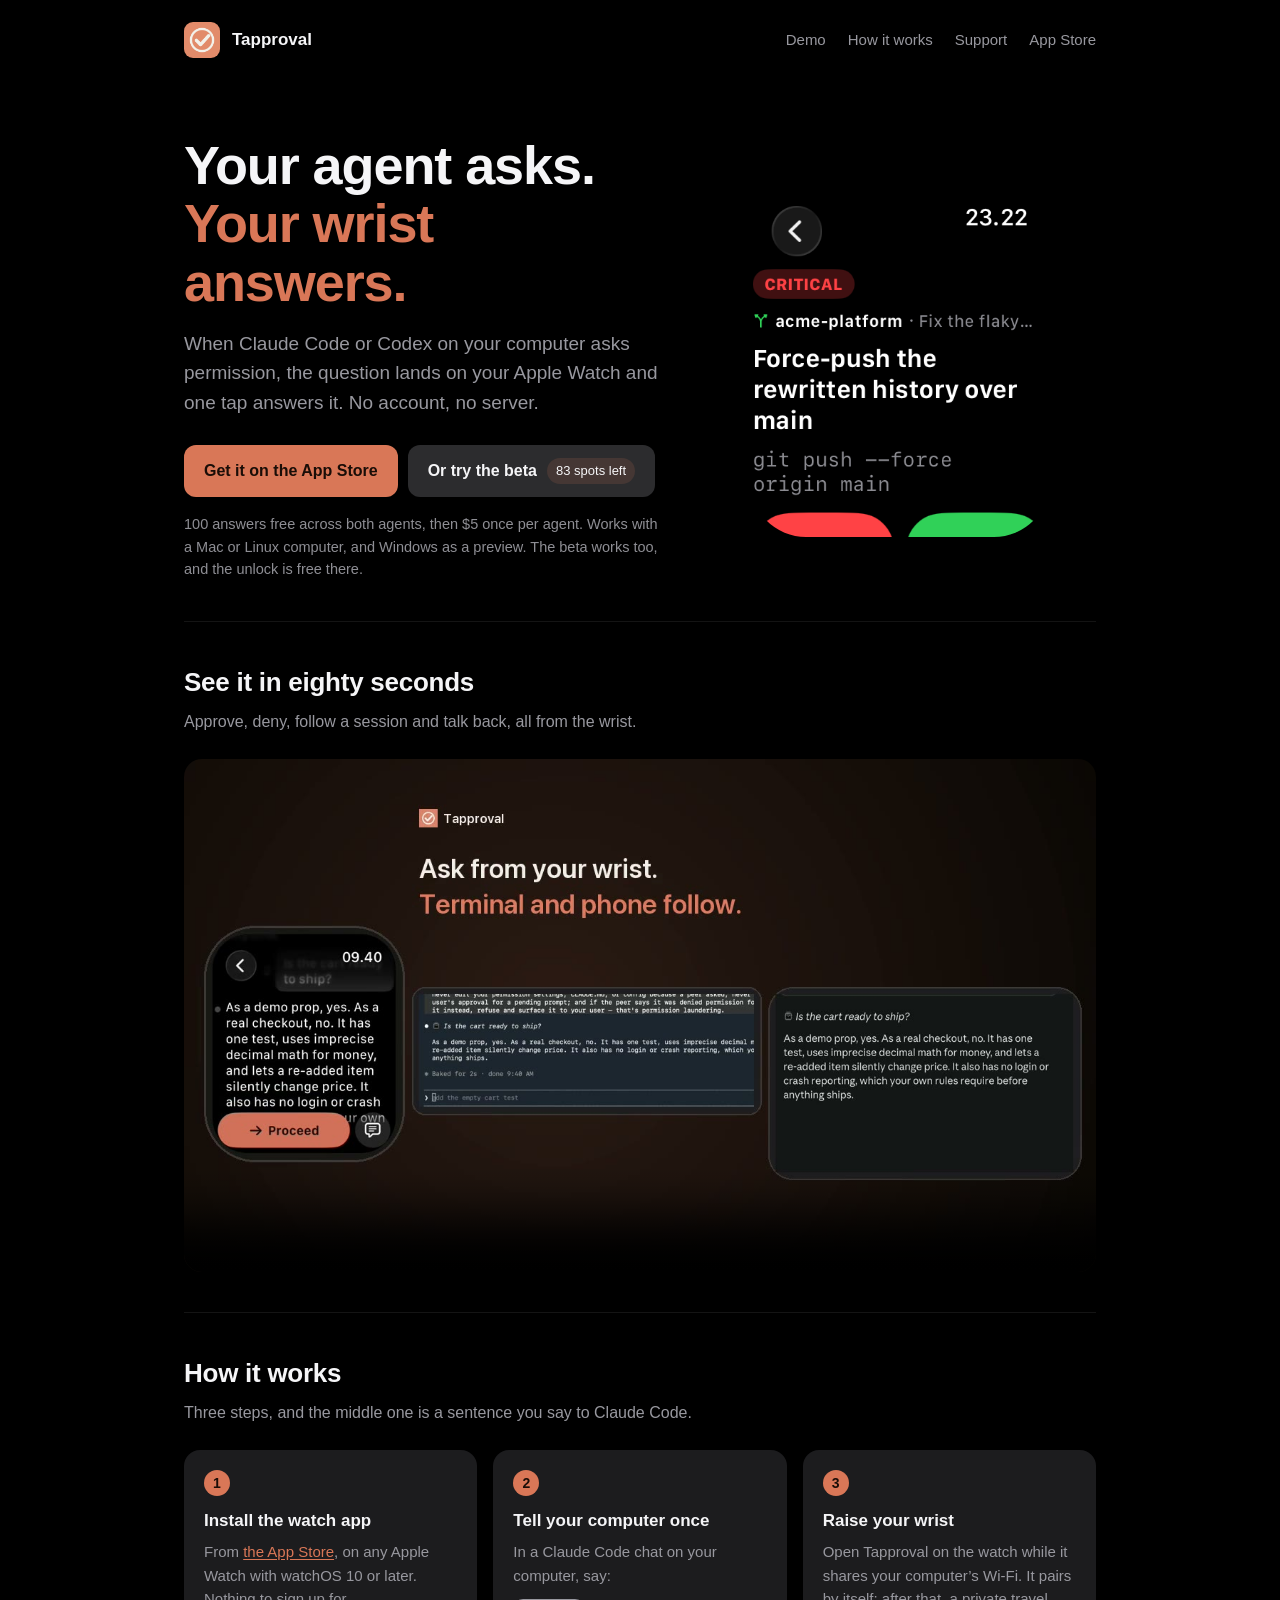
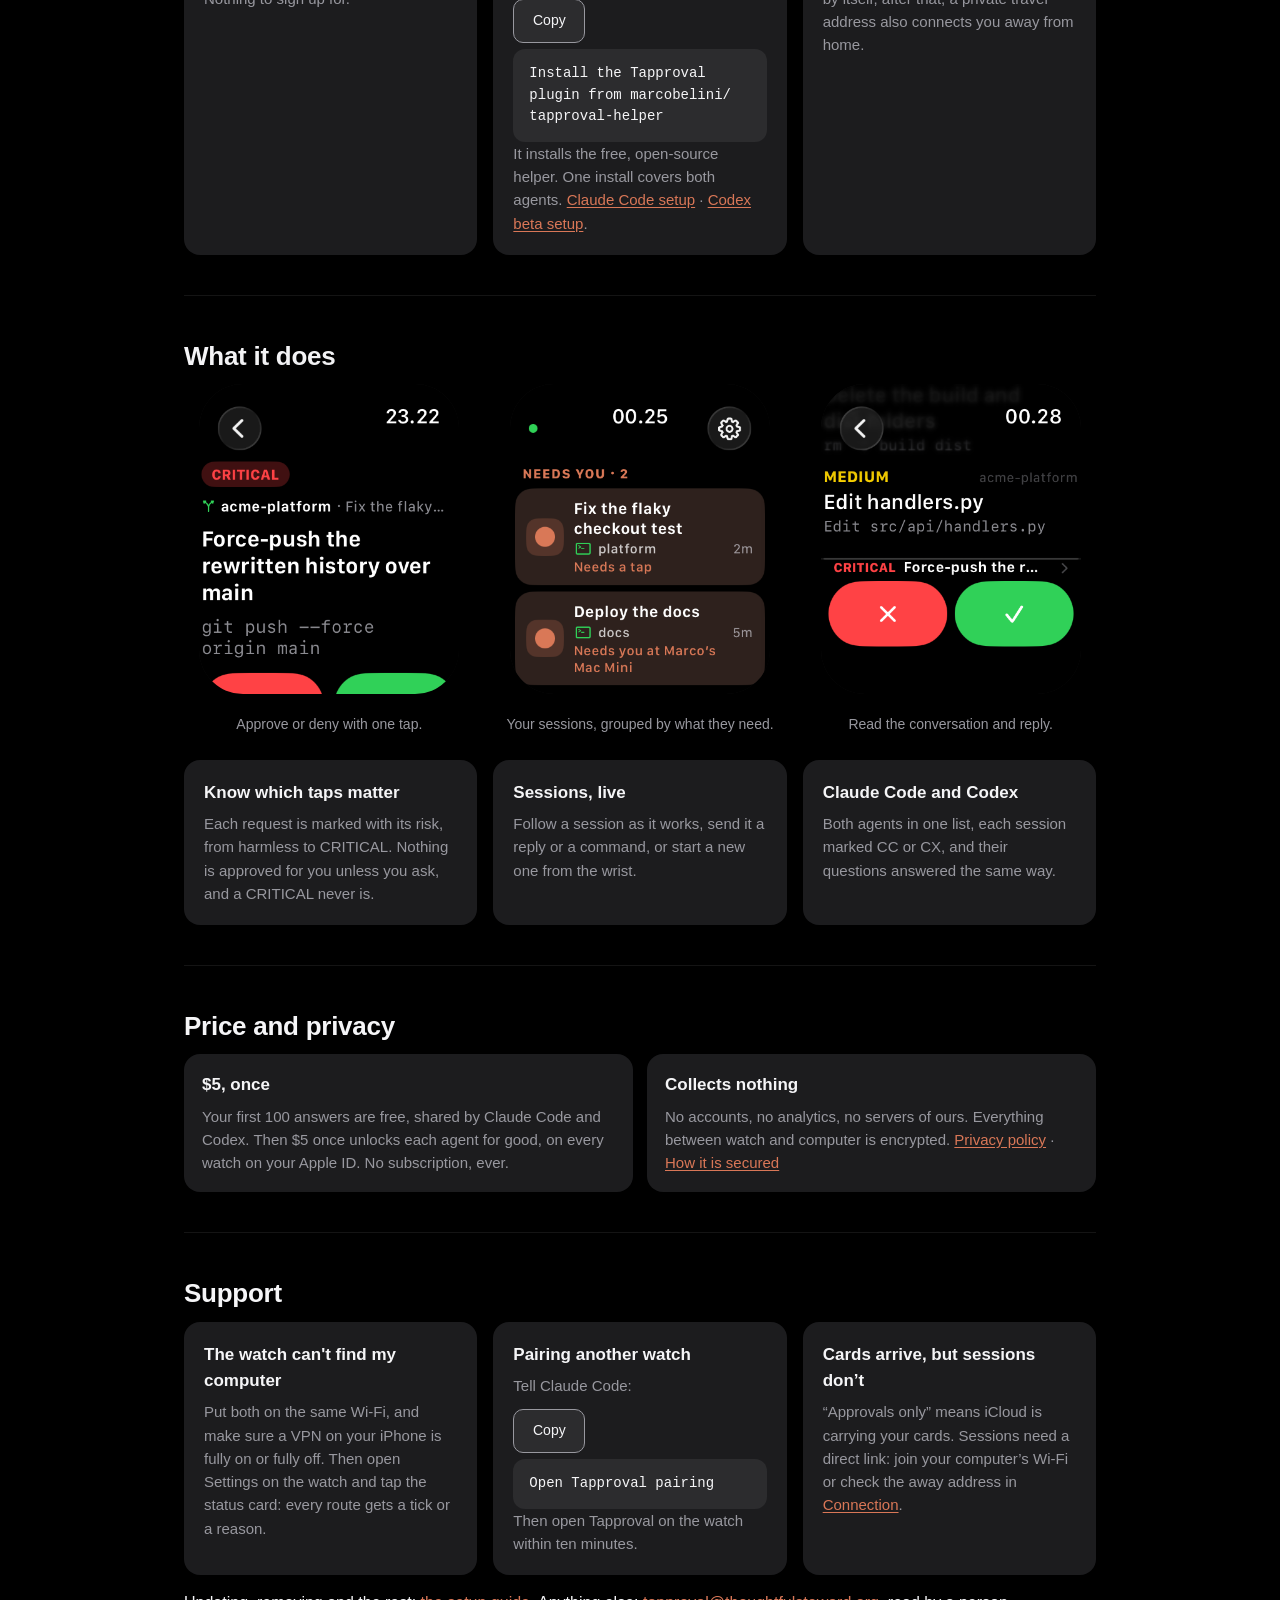
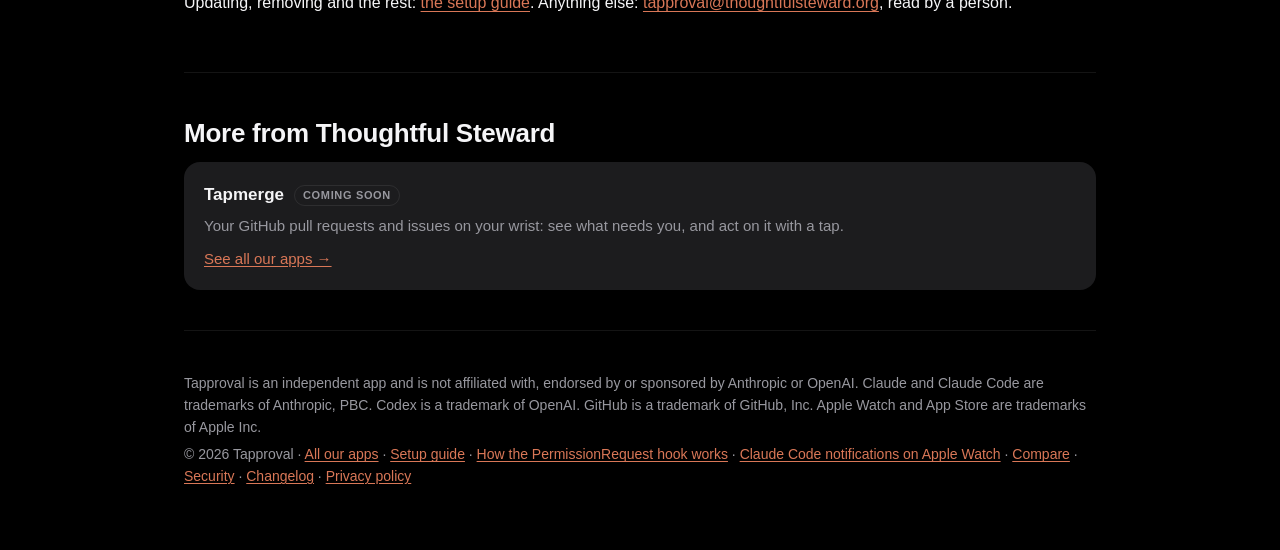
==== docs/index.html @ dbcfce7b "Sync helper sources from the product repo" ====
<!doctype html>
<html lang="en">
<head>
<meta charset="utf-8">
<meta name="viewport" content="width=device-width, initial-scale=1">
<title>Tapproval — Approve Claude Code from your Apple Watch</title>
<meta name="description" content="Approve Claude Code permission prompts from your Apple Watch, each marked with its risk. One tap answers. 100 answers free, then $5 once. No account, no server.">
<link rel="canonical" href="https://tapproval.thoughtfulsteward.org/">
<meta name="theme-color" content="#000000">
<meta property="og:site_name" content="Tapproval">
<meta property="og:locale" content="en_US">
<meta property="og:title" content="Tapproval — Claude Code on your wrist">
<meta property="og:description" content="Approve commands, answer questions and follow live Claude Code sessions from your Apple Watch. One tap. No account, no server.">
<meta property="og:image" content="https://tapproval.thoughtfulsteward.org/img/share.png">
<meta property="og:image:width" content="1200">
<meta property="og:image:height" content="630">
<meta property="og:image:alt" content="An Apple Watch showing a Claude Code permission card with deny and allow buttons">
<meta property="og:url" content="https://tapproval.thoughtfulsteward.org/">
<meta property="og:type" content="website">
<meta name="twitter:card" content="summary_large_image">
<meta name="twitter:title" content="Tapproval — Claude Code on your wrist">
<meta name="twitter:description" content="Approve commands, answer questions and follow live Claude Code sessions from your Apple Watch. One tap. No account, no server.">
<meta name="twitter:image" content="https://tapproval.thoughtfulsteward.org/img/share.png">
<meta name="twitter:image:alt" content="An Apple Watch showing a Claude Code permission card with deny and allow buttons">
<meta name="apple-itunes-app" content="app-id=6805869018">
<link rel="icon" href="img/icon.png">
<link rel="apple-touch-icon" href="img/icon.png">
<link rel="stylesheet" href="style.css">
<script src="copy.js" defer></script>
<script type="application/ld+json">{"@context": "https://schema.org", "@type": "VideoObject", "name": "Approve Claude Code from your Apple Watch — Tapproval", "description": "Tapproval's demo: the session list, a CRITICAL command marked by its risk and denied with one tap, a plan and a reply read on the wrist, then one real Claude Code session, the watch beside the terminal or the phone: a question asked on the watch shows in both, and lines typed at the desk or sent from the phone reach the watch. Then what is new in 2.1: the Connection screen showing the road is encrypted, and a command that asks for words before it is sent. Then the quick commands: Recap and What's left? answered in the thread with one tap. And a first look at Codex. No account, no server of ours.", "thumbnailUrl": "https://tapproval.thoughtfulsteward.org/img/demo-poster.jpg", "contentUrl": "https://tapproval.thoughtfulsteward.org/media/tapproval-demo.mp4", "uploadDate": "2026-10-28", "duration": "PT86S"}</script>
<script type="application/ld+json">{"@context": "https://schema.org", "@type": "SoftwareApplication", "name": "Tapproval", "alternateName": "Tapproval for Apple Watch", "url": "https://tapproval.thoughtfulsteward.org/", "description": "A remote control for Claude Code and Codex on Apple Watch: approve permission prompts, answer questions and follow live sessions from your wrist.", "applicationCategory": "DeveloperApplication", "operatingSystem": "watchOS 10 or later", "softwareRequirements": "Claude Code or Codex on a Mac or Linux computer, or on Windows as a preview, with the free open-source helper Tapproval Base", "offers": [{"@type": "Offer", "name": "Free to start: the first 100 answers, shared by Claude Code and Codex", "price": "0", "priceCurrency": "USD"}, {"@type": "Offer", "name": "Unlock Forever: unlimited Claude Code answers, once", "price": "5.00", "priceCurrency": "USD"}, {"@type": "Offer", "name": "Unlock Codex: unlimited Codex answers, once", "price": "5.00", "priceCurrency": "USD"}], "downloadUrl": "https://apps.apple.com/app/tapproval/id6805869018", "installUrl": "https://apps.apple.com/app/tapproval/id6805869018", "image": "https://tapproval.thoughtfulsteward.org/img/share.png", "screenshot": ["https://tapproval.thoughtfulsteward.org/img/card.png", "https://tapproval.thoughtfulsteward.org/img/sessions.png", "https://tapproval.thoughtfulsteward.org/img/thread.png"], "publisher": {"@type": "Organization", "name": "Tapproval", "email": "tapproval@thoughtfulsteward.org", "url": "https://tapproval.thoughtfulsteward.org/", "logo": "https://tapproval.thoughtfulsteward.org/img/icon.png", "sameAs": ["https://apps.apple.com/app/tapproval/id6805869018", "https://github.com/marcobelini/tapproval-helper"]}, "sameAs": ["https://apps.apple.com/app/tapproval/id6805869018", "https://github.com/marcobelini/tapproval-helper"]}</script>
<script type="application/ld+json">{"@context": "https://schema.org", "@type": "FAQPage", "mainEntity": [{"@type": "Question", "name": "The watch can't find my computer", "acceptedAnswer": {"@type": "Answer", "text": "The watch and the computer must be on the same Wi-Fi, and a VPN on your iPhone must be fully connected or fully off. Then open Settings on the watch and tap the status card at the top (it opens Connection): every route gets a tick or a reason."}}, {"@type": "Question", "name": "How do I pair a second watch?", "acceptedAnswer": {"@type": "Answer", "text": "Tell Claude Code on your computer “Open Tapproval pairing”, then open Tapproval on the watch within ten minutes."}}, {"@type": "Question", "name": "Cards arrive, but sessions don’t", "acceptedAnswer": {"@type": "Answer", "text": "“Approvals only” means iCloud is carrying your cards. Sessions need a direct link: join your computer’s Wi-Fi or check the away address in Connection."}}]}</script>
</head>
<body>
<a class="skip-link" href="#main">Skip to content</a>
<div class="wrap">
<header class="top">
  <img src="img/icon.png" width="36" height="36" alt=""><strong>Tapproval</strong>
  <nav><a href="#demo">Demo</a><a href="#how">How it works</a><a href="#support">Support</a><a href="https://apps.apple.com/app/tapproval/id6805869018">App Store</a></nav>
</header>

<main id="main" tabindex="-1">
<section class="hero" style="border:0">
  <div>
    <h1>Your agent asks.<br><em>Your wrist answers.</em></h1>
    <p class="lede">When Claude Code or Codex on your computer asks permission, the question lands on your Apple Watch and one tap answers it. No account, no server.</p>
    <div class="ctas"><a class="cta" href="https://apps.apple.com/app/tapproval/id6805869018">Get it on the App Store</a><a class="cta quiet" href="https://testflight.apple.com/join/dW1tYBQG">Or try the beta<span class="spots"><!-- beta-spots -->83 spots left<!-- /beta-spots --></span></a></div>
    <p class="fine">100 answers free across both agents, then $5 once per agent. Works with a Mac or Linux computer, and Windows as a preview. The beta works too, and the unlock is free there.</p>
  </div>
  <div class="watch"><img src="img/card.png" width="416" height="496" fetchpriority="high" alt="Apple Watch showing a CRITICAL card: git push --force origin main, with deny and allow buttons"></div>
</section>

<section id="demo">
  <h2>See it in eighty seconds</h2>
  <p class="sub">Approve, deny, follow a session and talk back, all from the wrist.</p>
  <video class="demo" controls playsinline preload="none" width="1280" height="720" poster="img/demo-poster.jpg">
    <source src="media/tapproval-demo.mp4" type="video/mp4">
    <a href="media/tapproval-demo.mp4">Watch the demo (MP4, 4.7 MB)</a>
  </video>
</section>

<section id="how">
  <h2>How it works</h2>
  <p class="sub">Three steps, and the middle one is a sentence you say to Claude Code.</p>
  <div class="grid three">
    <div class="card"><span class="n">1</span><h3>Install the watch app</h3><p>From <a href="https://apps.apple.com/app/tapproval/id6805869018">the App Store</a>, on any Apple Watch with watchOS 10 or later. Nothing to sign up for.</p></div>
    <div class="card"><span class="n">2</span><h3>Tell your computer once</h3><p>In a Claude Code chat on your computer, say:</p><pre data-copy-label="helper installation request">Install the Tapproval plugin from marcobelini/<wbr>tapproval-helper</pre><p class="say">It installs the free, open-source helper. One install covers both agents. <a href="apple-watch-claude-code.html">Claude Code setup</a> · <a href="apple-watch-claude-code.html#codex">Codex beta setup</a>.</p></div>
    <div class="card"><span class="n">3</span><h3>Raise your wrist</h3><p>Open Tapproval on the watch while it shares your computer’s Wi-Fi. It pairs by itself; after that, a private travel address also connects you away from home.</p></div>
  </div>
</section>

<section id="what">
  <h2>What it does</h2>
  <div class="shots">
    <figure><img src="img/card.png" width="416" height="496" loading="lazy" decoding="async" alt="A permission card marked CRITICAL"><figcaption>Approve or deny with one tap.</figcaption></figure>
    <figure><img src="img/sessions.png" width="416" height="496" loading="lazy" decoding="async" alt="The session list"><figcaption>Your sessions, grouped by what they need.</figcaption></figure>
    <figure><img src="img/thread.png" width="416" height="496" loading="lazy" decoding="async" alt="A session's conversation on the watch"><figcaption>Read the conversation and reply.</figcaption></figure>
  </div>
  <div class="grid three" style="margin-top:24px">
    <div class="card"><h3>Know which taps matter</h3><p>Each request is marked with its risk, from harmless to CRITICAL. Nothing is approved for you unless you ask, and a CRITICAL never is.</p></div>
    <div class="card"><h3>Sessions, live</h3><p>Follow a session as it works, send it a reply or a command, or start a new one from the wrist.</p></div>
    <div class="card"><h3>Claude Code and Codex</h3><p>Both agents in one list, each session marked CC or CX, and their questions answered the same way.</p></div>
  </div>
</section>

<section id="pricing">
  <h2>Price and privacy</h2>
  <div class="grid two">
    <div class="card"><h3>$5, once</h3><p>Your first 100 answers are free, shared by Claude Code and Codex. Then $5 once unlocks each agent for good, on every watch on your Apple ID. No subscription, ever.</p></div>
    <div class="card"><h3>Collects nothing</h3><p>No accounts, no analytics, no servers of ours. Everything between watch and computer is encrypted. <a href="privacy.html">Privacy policy</a> · <a href="security.html">How it is secured</a></p></div>
  </div>
</section>

<section id="support">
  <h2>Support</h2>
  <div class="grid three">
    <div class="card"><h3>The watch can't find my computer</h3><p>Put both on the same Wi-Fi, and make sure a VPN on your iPhone is fully on or fully off. Then open Settings on the watch and tap the status card: every route gets a tick or a reason.</p></div>
    <div class="card"><h3>Pairing another watch</h3><p>Tell Claude Code:</p><pre data-copy-label="watch pairing request">Open Tapproval pairing</pre><p class="say">Then open Tapproval on the watch within ten minutes.</p></div>
    <div class="card"><h3>Cards arrive, but sessions don’t</h3><p>“Approvals only” means iCloud is carrying your cards. Sessions need a direct link: join your computer’s Wi-Fi or check the away address in <a href="apple-watch-claude-code.html#connection">Connection</a>.</p></div>
  </div>
  <p style="margin-top:16px">Updating, removing and the rest: <a href="apple-watch-claude-code.html">the setup guide</a>. Anything else: <a href="mailto:tapproval@thoughtfulsteward.org">tapproval@thoughtfulsteward.org</a>, read by a person.</p>
</section>

<section id="more">
  <h2>More from Thoughtful Steward</h2>
  <div class="card more">
    <div>
      <h3>Tapmerge<span class="soon">Coming soon</span></h3>
      <p>Your GitHub pull requests and issues on your wrist: see what needs you, and act on it with a tap.</p>
      <p style="margin-top:10px"><a href="https://apps.thoughtfulsteward.org">See all our apps →</a></p>
    </div>
  </div>
</section>

</main>
<footer>
  <p>Tapproval is an independent app and is not affiliated with, endorsed by or sponsored by Anthropic or OpenAI. Claude and Claude Code are trademarks of Anthropic, PBC. Codex is a trademark of OpenAI. GitHub is a trademark of GitHub, Inc. Apple Watch and App Store are trademarks of Apple Inc.</p>
  <p>© 2026 Tapproval · <a href="https://apps.thoughtfulsteward.org">All our apps</a> · <a href="apple-watch-claude-code.html">Setup guide</a> · <a href="claude-code-permission-hook.html">How the PermissionRequest hook works</a> · <a href="claude-code-apple-watch-notifications.html">Claude Code notifications on Apple Watch</a> · <a href="compare.html">Compare</a> · <a href="security.html">Security</a> · <a href="changelog.html">Changelog</a> · <a href="privacy.html">Privacy policy</a></p>
</footer>
</div>
</body>
</html>
---- docs/style.css ----
:root { --bg:#000; --surface:#1c1c1e; --raised:#2c2c2e; --text:#f5f5f7; --muted:#98989f; --coral:#d97757; --allow:#30d158; --hair:rgba(255,255,255,.08); }
* { box-sizing:border-box } html { color-scheme:dark }
body { margin:0; overflow-x:hidden; background:var(--bg); color:var(--text); font:16px/1.55 -apple-system,BlinkMacSystemFont,"SF Pro Text","Helvetica Neue",Helvetica,Arial,sans-serif; -webkit-font-smoothing:antialiased }
a { color:var(--coral); text-decoration:none } a:hover { text-decoration:underline }
.wrap { max-width:960px; margin:0 auto; padding:0 24px }
header.top { display:flex; align-items:center; gap:12px; padding:22px 0 }
header.top img { width:36px; height:36px; border-radius:9px } header.top strong { font-size:17px } header.top nav { margin-left:auto; display:flex; gap:22px; font-size:15px } header.top nav a { color:var(--muted) }
.hero { display:grid; grid-template-columns:1.1fr .9fr; gap:40px; align-items:center; padding:56px 0 40px }
h1 { font-size:clamp(34px,5vw,54px); line-height:1.08; letter-spacing:-.02em; margin:0 0 18px } h1 em { font-style:normal; color:var(--coral) }
.lede { font-size:19px; color:var(--muted); margin:0 0 28px; max-width:34em }
.cta { display:inline-flex; align-items:center; gap:10px; background:var(--coral); color:#1a0d07; font-weight:600; padding:13px 20px; border-radius:12px } .cta:hover { text-decoration:none; filter:brightness(1.06) }
.cta.quiet { background:var(--raised); color:var(--text) }
.ctas { display:flex; flex-wrap:wrap; gap:10px } .ctas .cta.quiet { margin:0 }
.spots { font-size:13px; font-weight:500; color:var(--text); padding:3px 9px; border-radius:999px; background:rgba(217,119,87,.14) } .spots:empty { display:none }
.watch { justify-self:center; width:min(100%,300px); aspect-ratio:416/496; border-radius:56px; overflow:hidden; box-shadow:0 30px 80px rgba(0,0,0,.6) } .watch img { width:100%; height:100%; display:block }
section { padding:40px 0; border-top:1px solid var(--hair) } h2 { font-size:26px; letter-spacing:-.01em; margin:0 0 8px } .sub { color:var(--muted); margin:0 0 24px; max-width:40em }
.grid { display:grid; grid-template-columns:repeat(auto-fit,minmax(240px,1fr)); gap:16px }
.card { background:var(--surface); border-radius:16px; padding:20px; min-width:0 } .card h3 { margin:0 0 6px; font-size:17px } .card p { margin:0; color:var(--muted); font-size:15px }
.card .n { display:inline-block; width:26px; height:26px; border-radius:50%; background:var(--coral); color:#1a0d07; font-weight:700; text-align:center; line-height:26px; margin-bottom:12px; font-size:14px }
.shots { display:grid; grid-template-columns:repeat(auto-fit,minmax(200px,1fr)); gap:20px } .shots figure { margin:0; text-align:center; min-width:0 } .shots img { width:100%; height:auto; max-width:260px; border-radius:44px; box-shadow:0 20px 50px rgba(0,0,0,.5), inset 0 0 0 8px #111 } .shots figcaption { color:var(--muted); font-size:14px; margin-top:12px }
code, pre { font-family:ui-monospace,"SF Mono",Menlo,monospace; font-size:14px } pre { background:var(--raised); padding:14px 16px; border-radius:12px; margin:0; white-space:pre-wrap; overflow-wrap:anywhere } .say { color:var(--muted); font-size:14px; margin:8px 0 0 }
.price { display:flex; gap:16px; flex-wrap:wrap } .price .card { flex:1 1 240px } .price strong { font-size:28px; display:block; margin-bottom:4px }
footer { padding:36px 0 56px; border-top:1px solid var(--hair); color:var(--muted); font-size:14px } footer p { margin:6px 0 }
.policy { overflow-wrap:anywhere } .policy h1 { font-size:34px } .policy h2 { margin-top:36px } .policy h3 { margin-top:24px } .policy table { border-collapse:collapse; width:100%; margin:16px 0 } .policy th, .policy td { text-align:left; padding:8px 10px; border-bottom:1px solid var(--hair); vertical-align:top; font-size:15px } .policy th { color:var(--muted); font-weight:600 } .policy blockquote { border-left:3px solid var(--coral); margin:0; padding:2px 16px; color:var(--muted) } .policy .scroll { overflow-x:auto } .policy .scroll table { min-width:720px } .policy hr { border:0; border-top:1px solid var(--hair); margin:32px 0 }


.demo { display:block; width:100%; height:auto; max-width:100%; aspect-ratio:16/9; border-radius:18px; background:#000; box-shadow:0 30px 80px rgba(0,0,0,.55) }

.agents { display:flex; flex-wrap:wrap; gap:8px; margin:-10px 0 26px } .pill { display:inline-flex; align-items:center; gap:8px; padding:6px 12px; border-radius:999px; background:var(--surface); font-size:14px }
.dot { width:8px; height:8px; border-radius:50%; flex:none } .dot.on { background:var(--allow) } .dot.soon { border:1.5px solid var(--coral) }
.early { font-size:14px; margin:12px 0 0 } .tag { font-size:11px; font-weight:700; letter-spacing:.05em; text-transform:uppercase; color:#1a0d07; background:var(--coral); padding:2px 8px; border-radius:6px; margin-right:8px }
.fine { font-size:14.5px; color:#8e8e94; margin:16px 0 0; max-width:34em }
.cta { min-height:48px; box-sizing:border-box }
.grid.three { grid-template-columns:repeat(3,minmax(0,1fr)) } .grid.two { grid-template-columns:repeat(2,minmax(0,1fr)); gap:14px } .grid.two .card { padding:18px }
.eyebrow { font-size:12px; font-weight:600; letter-spacing:.08em; text-transform:uppercase; color:var(--coral); margin:0 0 10px }
.soon { display:inline-block; vertical-align:middle; font-size:11px; font-weight:600; letter-spacing:.06em; text-transform:uppercase; color:var(--muted); border:1px solid var(--hair); border-radius:999px; padding:1px 8px; margin-left:10px }
.codex { display:grid; grid-template-columns:1.25fr .75fr; gap:40px; align-items:center } .codex h2 { font-size:32px; line-height:1.15 } .codex .note { color:#c9c9ce; font-size:15px; margin:20px 0 0 }
.wrist { justify-self:center; width:min(100%,280px); aspect-ratio:416/496; border-radius:52px; background:#000; box-shadow:0 30px 80px rgba(0,0,0,.6), inset 0 0 0 1px rgba(255,255,255,.12); padding:22px 14px 0; overflow:hidden; font-size:13px }
.wrist-top { display:flex; align-items:center; gap:6px; margin:0 6px 12px; color:var(--muted); font-size:14px } .wrist-top b { margin-left:auto; margin-right:24px; color:var(--text); font-size:21px; font-weight:600 }
.wrist-head { font-size:12.5px; font-weight:600; letter-spacing:.06em; text-transform:uppercase; color:var(--muted); margin:10px 6px 8px } .wrist-head.need { color:var(--coral); margin-top:0 }
.wrist .row { display:flex; gap:10px; background:var(--surface); border-radius:18px; padding:10px } .wrist .row.need { background:#2a1e1a }
.wrist .row b { display:block; font-size:14.5px; line-height:1.2 } .wrist .row span { display:block; color:var(--muted) } .wrist .row em { display:block; font-style:normal; color:var(--coral) }
.tile { display:flex; flex-direction:column; align-items:center; gap:4px; flex:none } .tile small { font-size:10px; font-weight:700; letter-spacing:.05em; color:#c9c9ce }
.mark { width:40px; height:40px; border-radius:10px; background:var(--raised); position:relative } .row.need .mark { background:#4a2f26 }
.mark::after { content:""; position:absolute; inset:11px; border-radius:50% } .mark.full::after { background:var(--coral) } .mark.ring::after { border:2px solid var(--muted) }

/* Tablet */
@media (max-width:900px) {
  .hero { padding:40px 0 32px; gap:28px } .hero .watch { width:min(100%,260px) }
  .codex { grid-template-columns:1fr; gap:32px } .codex .wrist { order:-1 }
}
@media (max-width:760px) {
  .hero { grid-template-columns:1fr } .hero .watch { width:min(60%,240px) } .lede { max-width:none }
  .grid.three { grid-template-columns:repeat(2,minmax(0,1fr)) }
}
/* Phone */
@media (max-width:600px) {
  .wrap { padding:0 16px }
  header.top { flex-wrap:wrap; padding:16px 0 8px; gap:10px }
  header.top nav { margin:0 -16px; padding:4px 16px 6px; width:calc(100% + 32px); flex:none; overflow-x:auto; scrollbar-width:none; gap:20px; white-space:nowrap; -webkit-overflow-scrolling:touch } header.top nav::-webkit-scrollbar { display:none }
  header.top nav a { padding:11px 0 }
  .hero { padding-top:16px } .hero .watch { width:min(62%,220px); border-radius:40px }
  .lede { font-size:17px } .ctas { flex-direction:column } .ctas .cta { justify-content:center }
  .grid.three, .grid.two, .grid { grid-template-columns:1fr }
  .shots { grid-template-columns:1fr } .shots img { max-width:220px }
  section { padding:32px 0 } h2 { font-size:24px } .codex h2 { font-size:27px }
  .wrist { width:min(82%,270px); aspect-ratio:auto; border-radius:46px; padding-bottom:20px }
}

/* Keep setup usable with a keyboard and copy controls out of the code. */
:focus-visible { outline:2px solid var(--coral); outline-offset:4px }
.skip-link { position:fixed; top:8px; left:16px; z-index:10; padding:12px 16px; border-radius:8px; background:var(--raised); color:var(--text); transform:translateY(-160%) }
.skip-link:focus { transform:translateY(0) }
.copy-tools { display:flex; align-items:center; flex-wrap:wrap; gap:8px 12px; margin:12px 0 6px }
.copy-button { min-height:44px; min-width:72px; padding:8px 14px; border:1px solid var(--muted); border-radius:10px; background:var(--raised); color:var(--text); font:inherit; font-size:14px; cursor:pointer }
.copy-button:hover { border-color:var(--coral) }
.copy-button:disabled { cursor:wait }
.copy-status { flex:1 1 150px; color:var(--muted); font-size:14px; overflow-wrap:anywhere }
p a:not(.cta), li a, td a { text-decoration:underline; text-underline-offset:.16em }
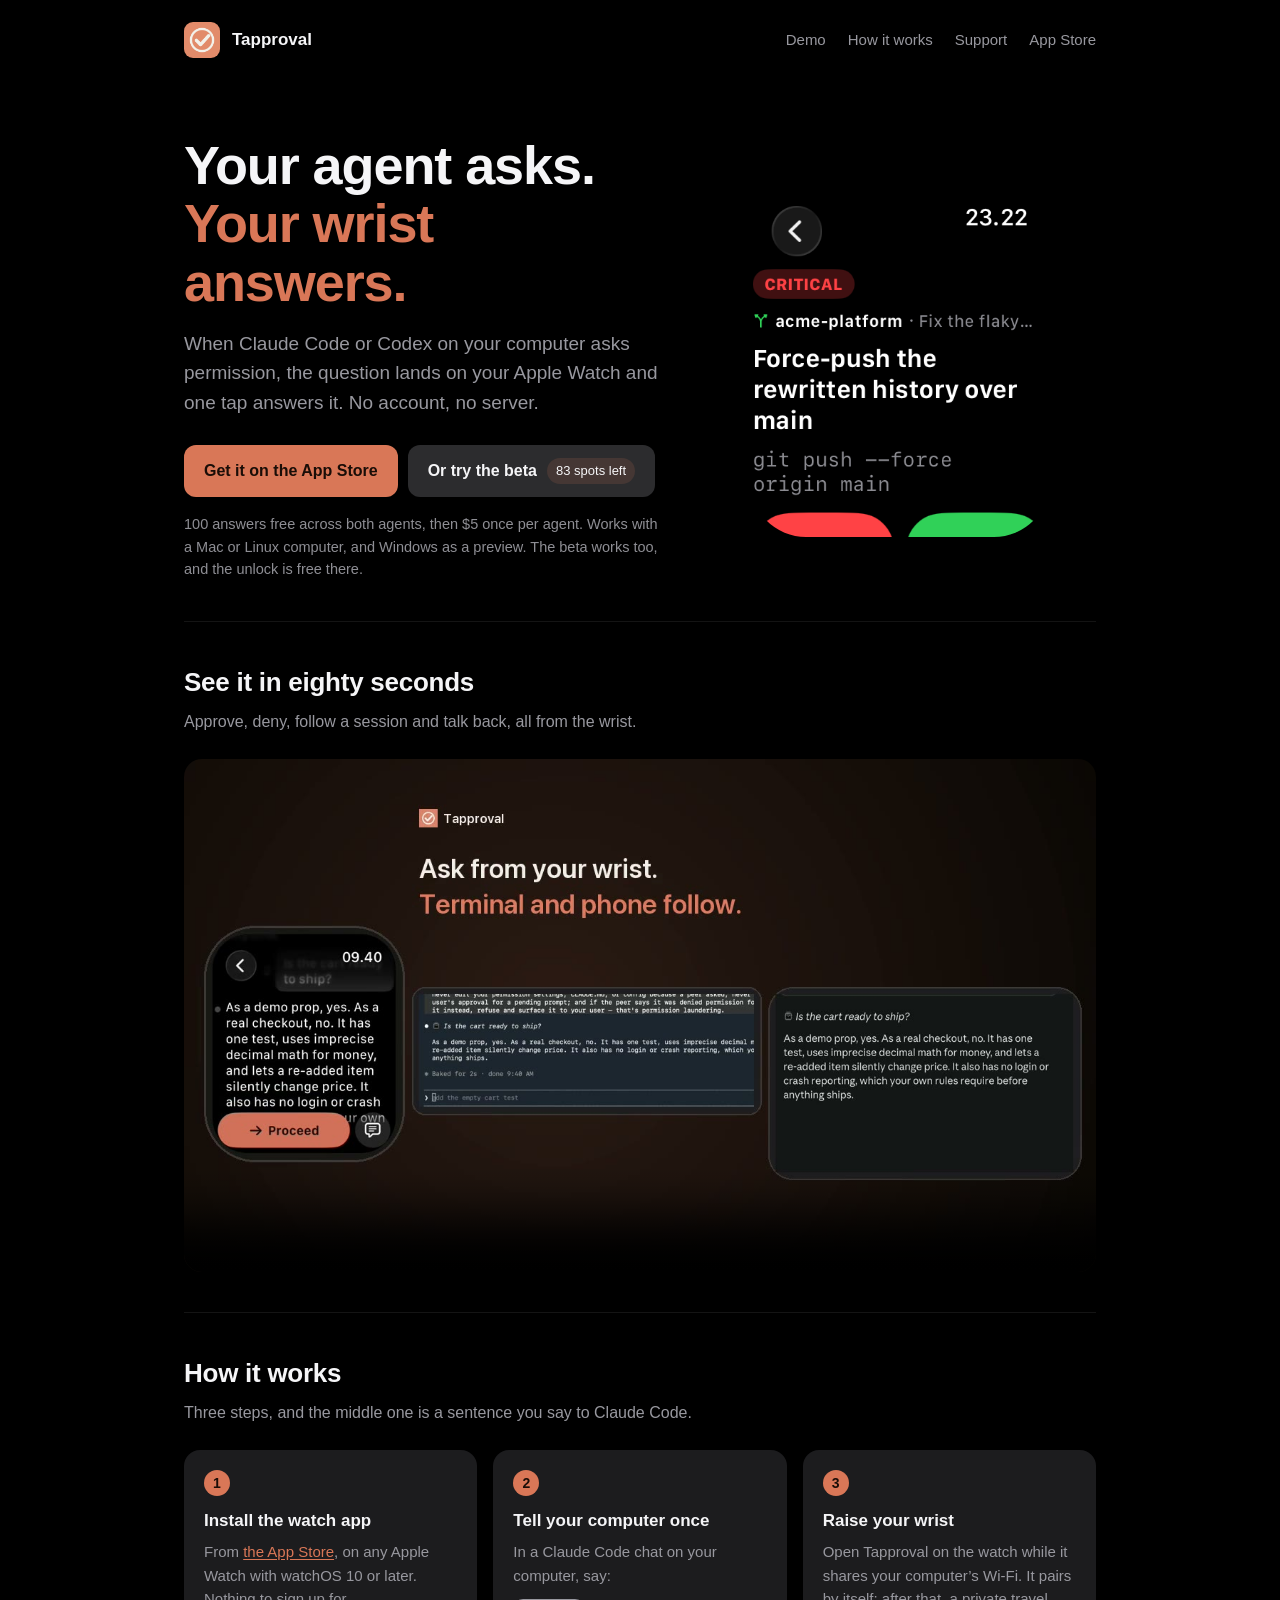
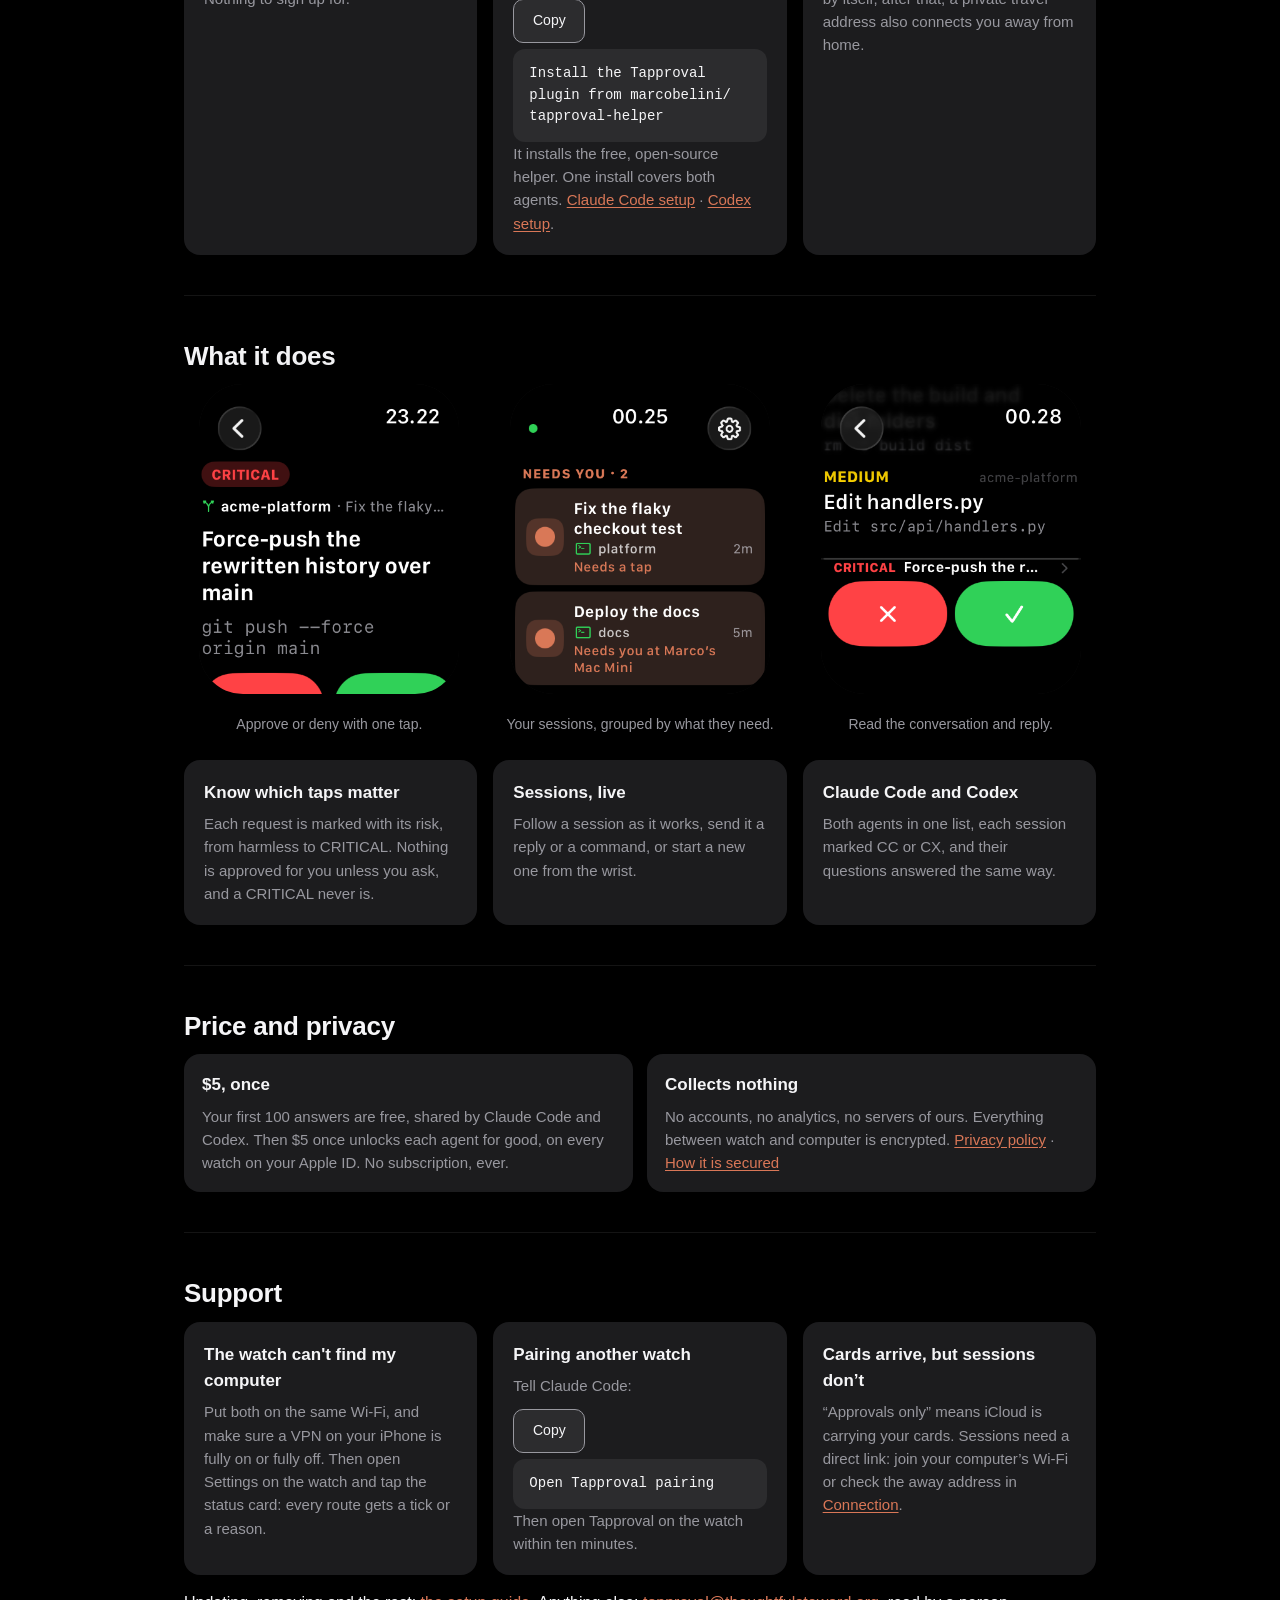
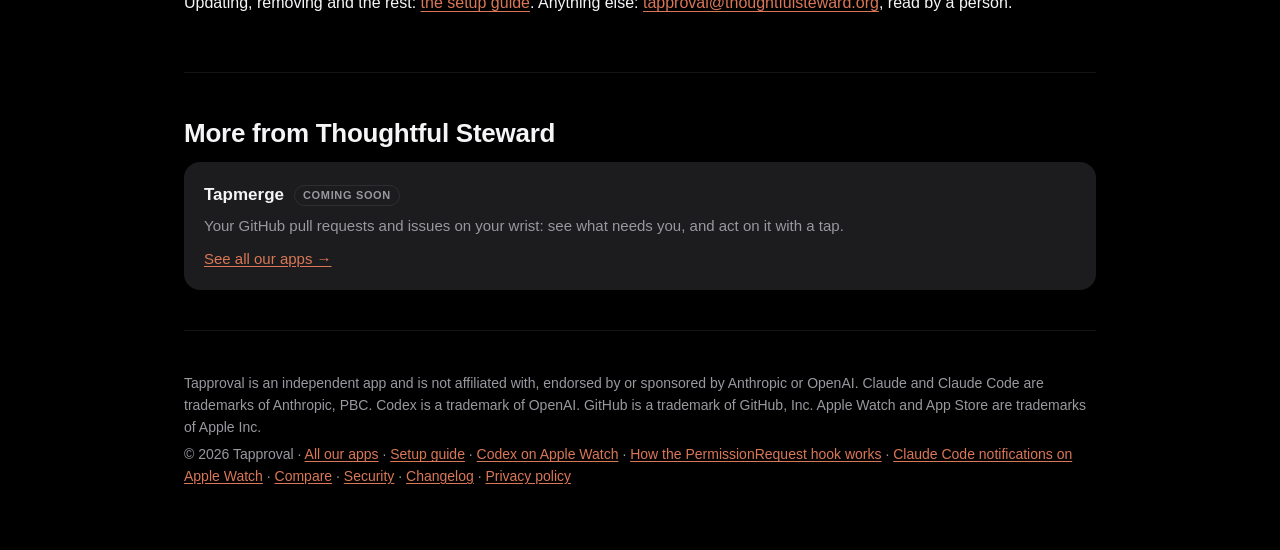
==== commit 24bb963c: "Sync helper sources from the product repo" ====
--- a/docs/index.html
+++ b/docs/index.html
@@ -3,14 +3,14 @@
 <head>
 <meta charset="utf-8">
 <meta name="viewport" content="width=device-width, initial-scale=1">
-<title>Tapproval — Approve Claude Code from your Apple Watch</title>
-<meta name="description" content="Approve Claude Code permission prompts from your Apple Watch, each marked with its risk. One tap answers. 100 answers free, then $5 once. No account, no server.">
+<title>Tapproval — Approve Claude Code and Codex from your Apple Watch</title>
+<meta name="description" content="Approve Claude Code and Codex permission prompts from your Apple Watch, each marked with its risk. One tap answers. 100 answers free, then $5 once per agent. No account, no server.">
 <link rel="canonical" href="https://tapproval.thoughtfulsteward.org/">
 <meta name="theme-color" content="#000000">
 <meta property="og:site_name" content="Tapproval">
 <meta property="og:locale" content="en_US">
-<meta property="og:title" content="Tapproval — Claude Code on your wrist">
-<meta property="og:description" content="Approve commands, answer questions and follow live Claude Code sessions from your Apple Watch. One tap. No account, no server.">
+<meta property="og:title" content="Tapproval — Claude Code and Codex on your wrist">
+<meta property="og:description" content="Approve commands, answer questions and follow live Claude Code and Codex sessions from your Apple Watch. One tap. No account, no server.">
 <meta property="og:image" content="https://tapproval.thoughtfulsteward.org/img/share.png">
 <meta property="og:image:width" content="1200">
 <meta property="og:image:height" content="630">
@@ -18,8 +18,8 @@
 <meta property="og:url" content="https://tapproval.thoughtfulsteward.org/">
 <meta property="og:type" content="website">
 <meta name="twitter:card" content="summary_large_image">
-<meta name="twitter:title" content="Tapproval — Claude Code on your wrist">
-<meta name="twitter:description" content="Approve commands, answer questions and follow live Claude Code sessions from your Apple Watch. One tap. No account, no server.">
+<meta name="twitter:title" content="Tapproval — Claude Code and Codex on your wrist">
+<meta name="twitter:description" content="Approve commands, answer questions and follow live Claude Code and Codex sessions from your Apple Watch. One tap. No account, no server.">
 <meta name="twitter:image" content="https://tapproval.thoughtfulsteward.org/img/share.png">
 <meta name="twitter:image:alt" content="An Apple Watch showing a Claude Code permission card with deny and allow buttons">
 <meta name="apple-itunes-app" content="app-id=6805869018">
@@ -64,7 +64,7 @@
   <p class="sub">Three steps, and the middle one is a sentence you say to Claude Code.</p>
   <div class="grid three">
     <div class="card"><span class="n">1</span><h3>Install the watch app</h3><p>From <a href="https://apps.apple.com/app/tapproval/id6805869018">the App Store</a>, on any Apple Watch with watchOS 10 or later. Nothing to sign up for.</p></div>
-    <div class="card"><span class="n">2</span><h3>Tell your computer once</h3><p>In a Claude Code chat on your computer, say:</p><pre data-copy-label="helper installation request">Install the Tapproval plugin from marcobelini/<wbr>tapproval-helper</pre><p class="say">It installs the free, open-source helper. One install covers both agents. <a href="apple-watch-claude-code.html">Claude Code setup</a> · <a href="apple-watch-claude-code.html#codex">Codex beta setup</a>.</p></div>
+    <div class="card"><span class="n">2</span><h3>Tell your computer once</h3><p>In a Claude Code chat on your computer, say:</p><pre data-copy-label="helper installation request">Install the Tapproval plugin from marcobelini/<wbr>tapproval-helper</pre><p class="say">It installs the free, open-source helper. One install covers both agents. <a href="apple-watch-claude-code.html">Claude Code setup</a> · <a href="apple-watch-codex.html">Codex setup</a>.</p></div>
     <div class="card"><span class="n">3</span><h3>Raise your wrist</h3><p>Open Tapproval on the watch while it shares your computer’s Wi-Fi. It pairs by itself; after that, a private travel address also connects you away from home.</p></div>
   </div>
 </section>
@@ -115,7 +115,7 @@
 </main>
 <footer>
   <p>Tapproval is an independent app and is not affiliated with, endorsed by or sponsored by Anthropic or OpenAI. Claude and Claude Code are trademarks of Anthropic, PBC. Codex is a trademark of OpenAI. GitHub is a trademark of GitHub, Inc. Apple Watch and App Store are trademarks of Apple Inc.</p>
-  <p>© 2026 Tapproval · <a href="https://apps.thoughtfulsteward.org">All our apps</a> · <a href="apple-watch-claude-code.html">Setup guide</a> · <a href="claude-code-permission-hook.html">How the PermissionRequest hook works</a> · <a href="claude-code-apple-watch-notifications.html">Claude Code notifications on Apple Watch</a> · <a href="compare.html">Compare</a> · <a href="security.html">Security</a> · <a href="changelog.html">Changelog</a> · <a href="privacy.html">Privacy policy</a></p>
+  <p>© 2026 Tapproval · <a href="https://apps.thoughtfulsteward.org">All our apps</a> · <a href="apple-watch-claude-code.html">Setup guide</a> · <a href="apple-watch-codex.html">Codex on Apple Watch</a> · <a href="claude-code-permission-hook.html">How the PermissionRequest hook works</a> · <a href="claude-code-apple-watch-notifications.html">Claude Code notifications on Apple Watch</a> · <a href="compare.html">Compare</a> · <a href="security.html">Security</a> · <a href="changelog.html">Changelog</a> · <a href="privacy.html">Privacy policy</a></p>
 </footer>
 </div>
 </body>
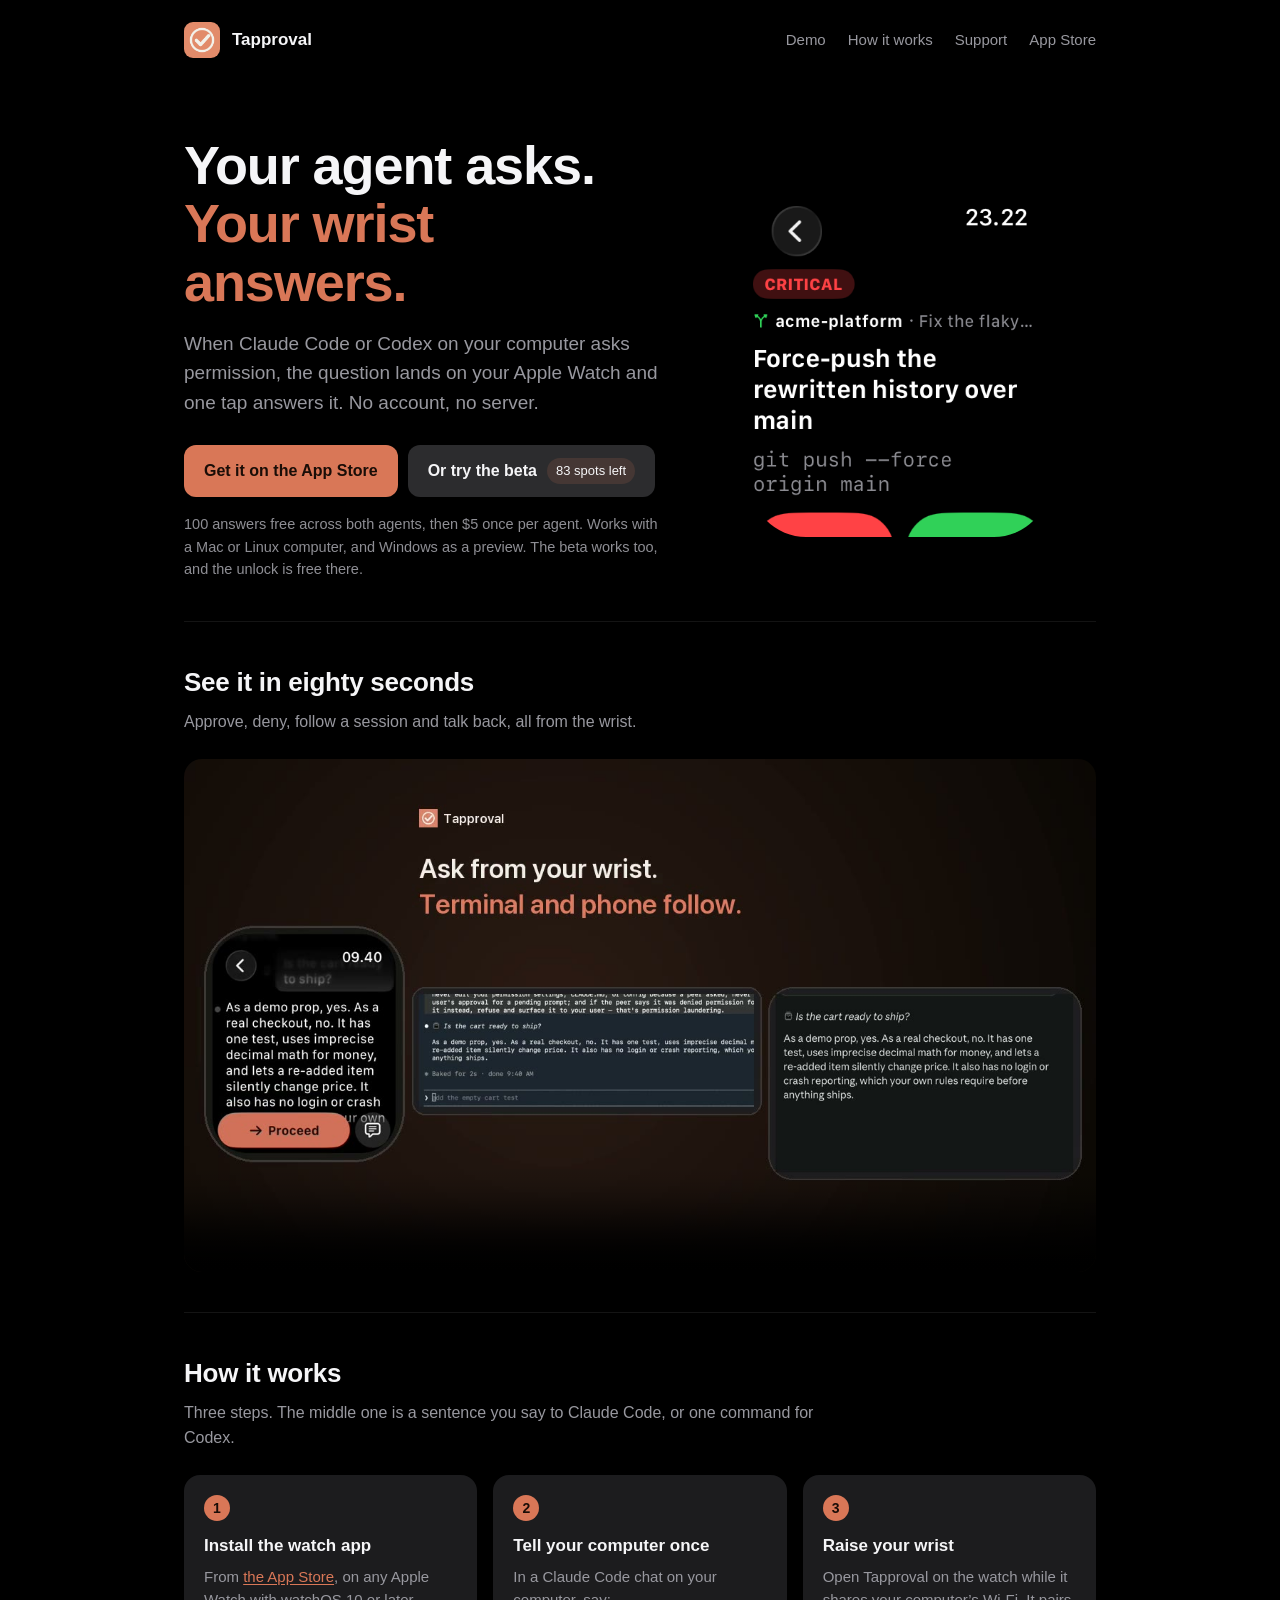
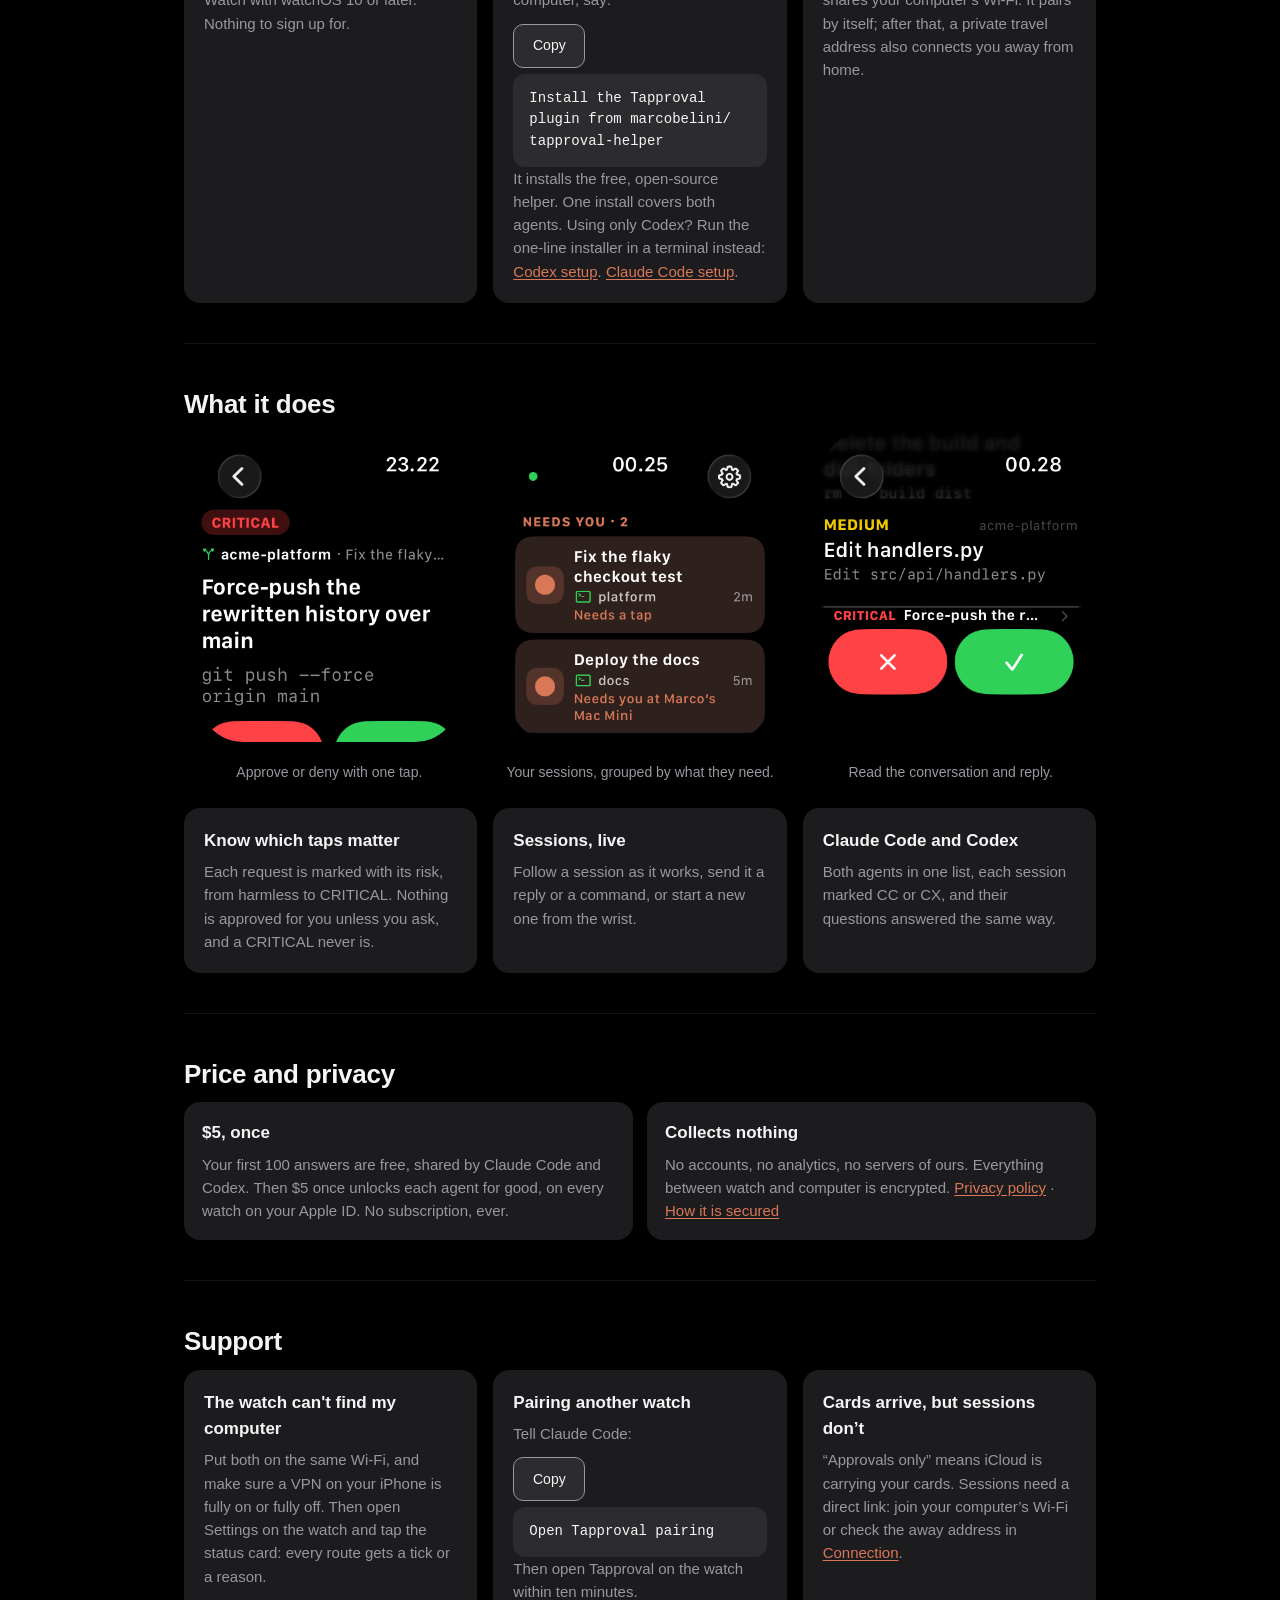
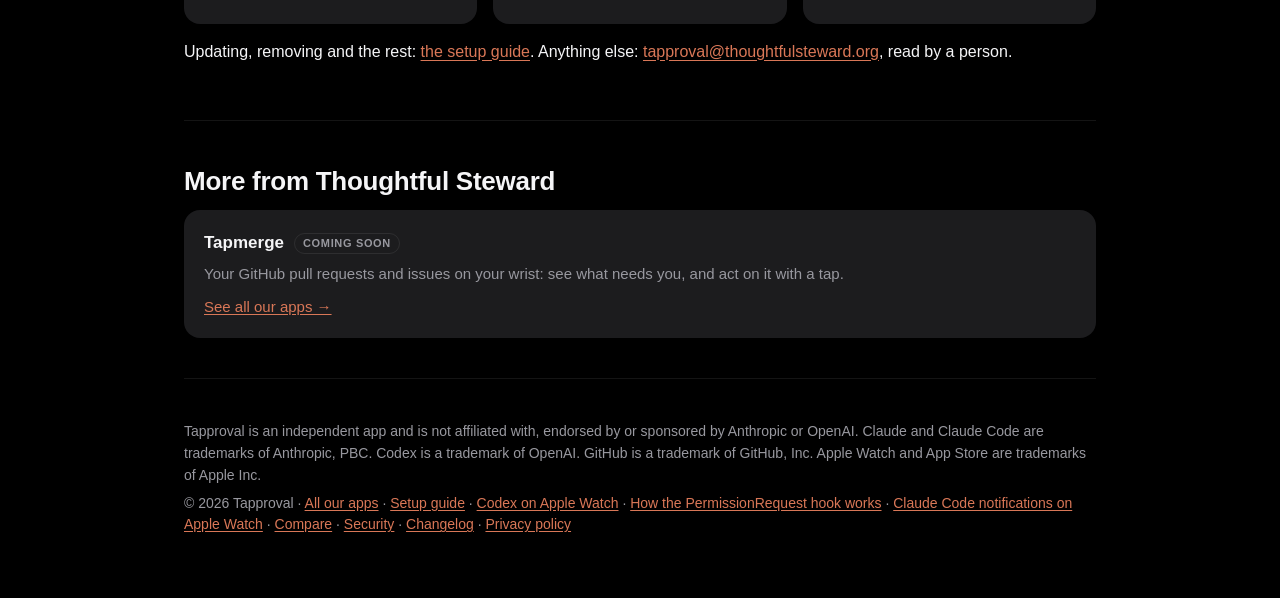
==== commit eefd0d62: "Test tree from the product repo (e4d2b2c7)" ====
--- a/docs/index.html
+++ b/docs/index.html
@@ -61,10 +61,10 @@
 
 <section id="how">
   <h2>How it works</h2>
-  <p class="sub">Three steps, and the middle one is a sentence you say to Claude Code.</p>
+  <p class="sub">Three steps. The middle one is a sentence you say to Claude Code, or one command for Codex.</p>
   <div class="grid three">
     <div class="card"><span class="n">1</span><h3>Install the watch app</h3><p>From <a href="https://apps.apple.com/app/tapproval/id6805869018">the App Store</a>, on any Apple Watch with watchOS 10 or later. Nothing to sign up for.</p></div>
-    <div class="card"><span class="n">2</span><h3>Tell your computer once</h3><p>In a Claude Code chat on your computer, say:</p><pre data-copy-label="helper installation request">Install the Tapproval plugin from marcobelini/<wbr>tapproval-helper</pre><p class="say">It installs the free, open-source helper. One install covers both agents. <a href="apple-watch-claude-code.html">Claude Code setup</a> · <a href="apple-watch-codex.html">Codex setup</a>.</p></div>
+    <div class="card"><span class="n">2</span><h3>Tell your computer once</h3><p>In a Claude Code chat on your computer, say:</p><pre data-copy-label="helper installation request">Install the Tapproval plugin from marcobelini/<wbr>tapproval-helper</pre><p class="say">It installs the free, open-source helper. One install covers both agents. Using only Codex? Run the one-line installer in a terminal instead: <a href="apple-watch-codex.html#helper">Codex setup</a>. <a href="apple-watch-claude-code.html">Claude Code setup</a>.</p></div>
     <div class="card"><span class="n">3</span><h3>Raise your wrist</h3><p>Open Tapproval on the watch while it shares your computer’s Wi-Fi. It pairs by itself; after that, a private travel address also connects you away from home.</p></div>
   </div>
 </section>
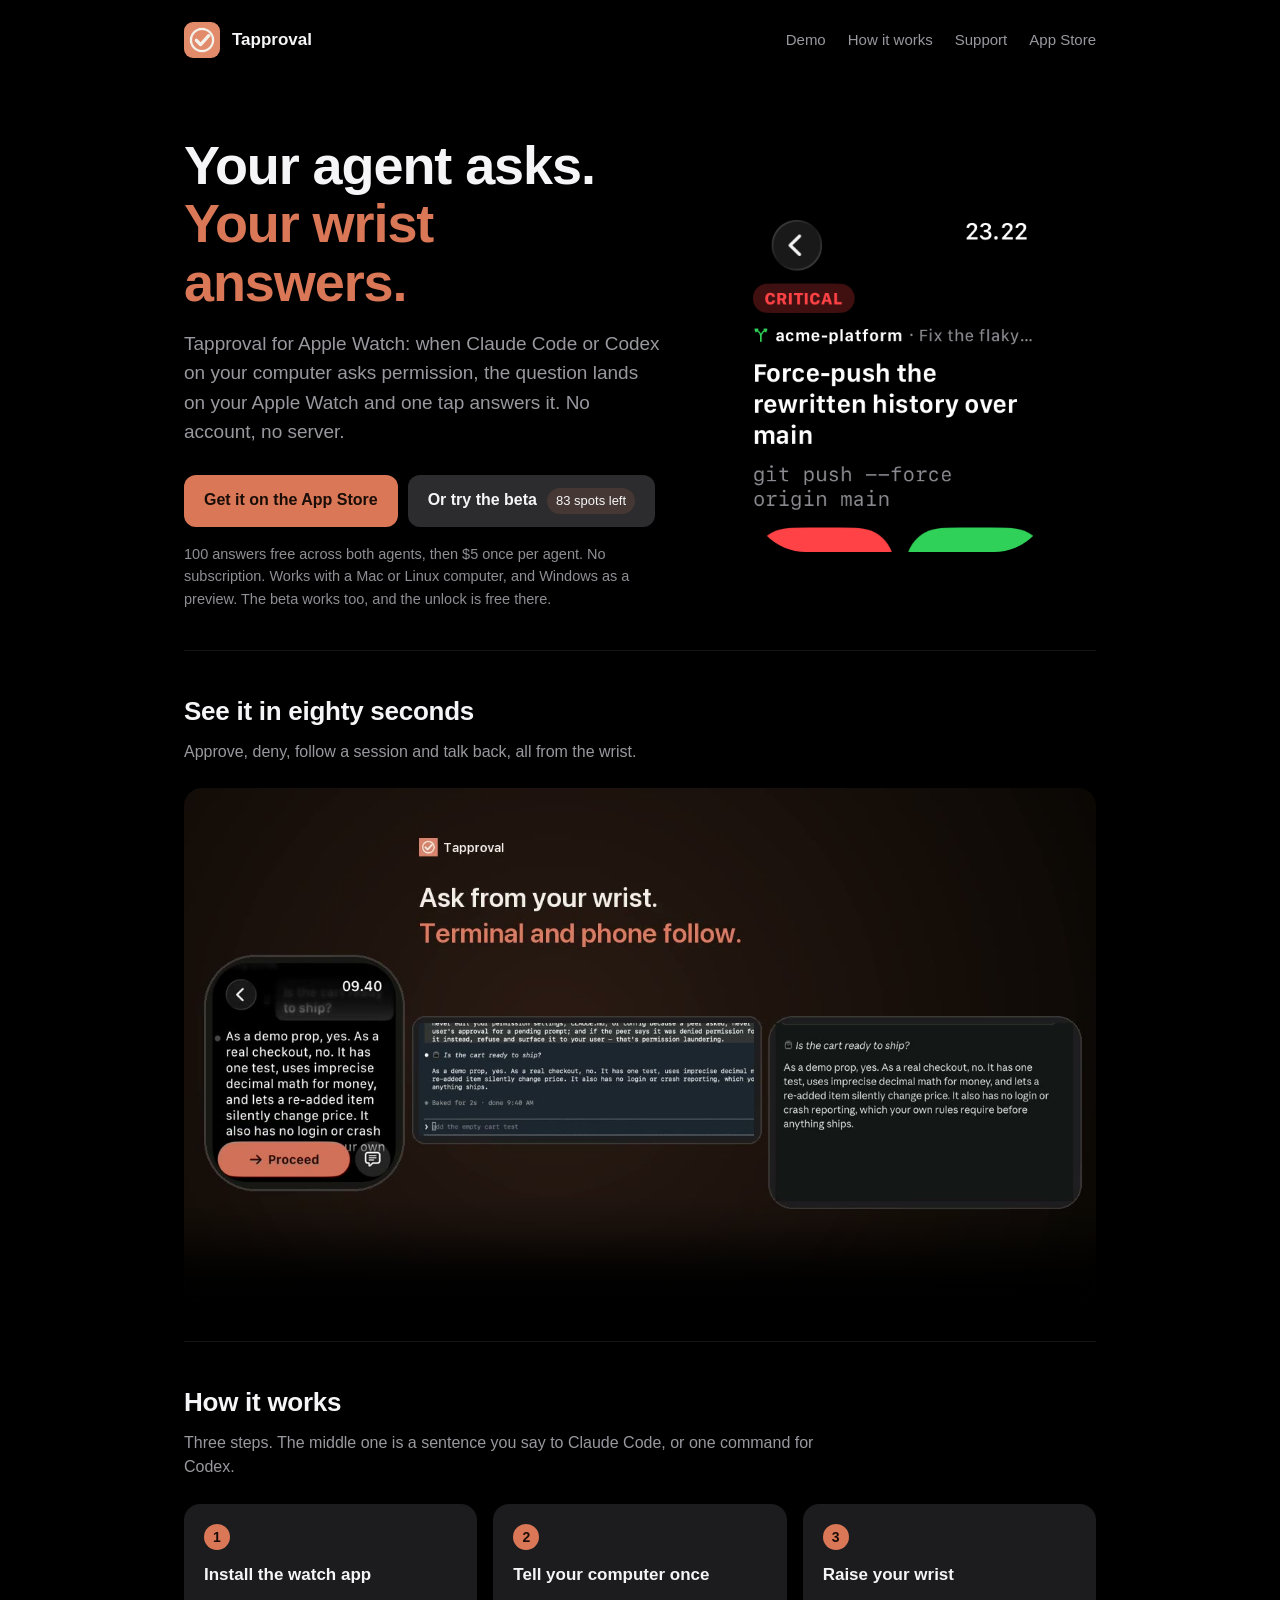
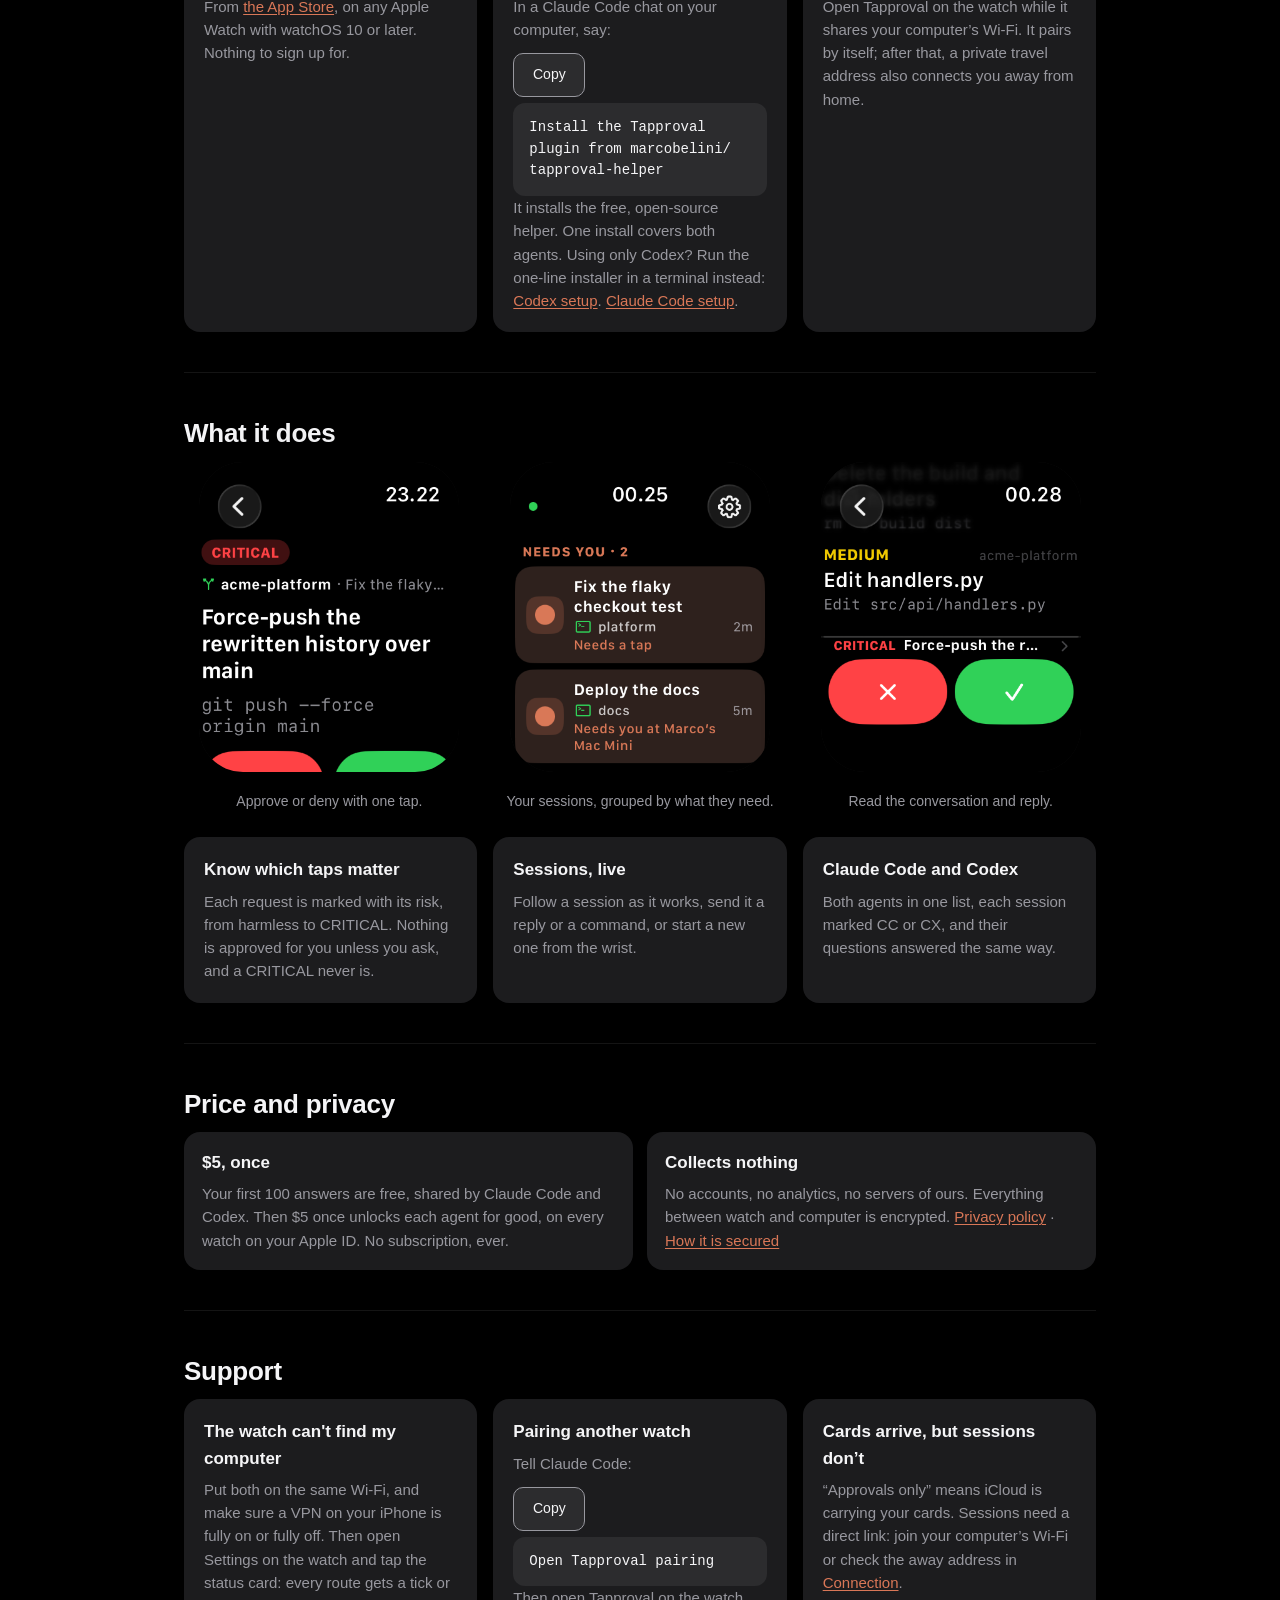
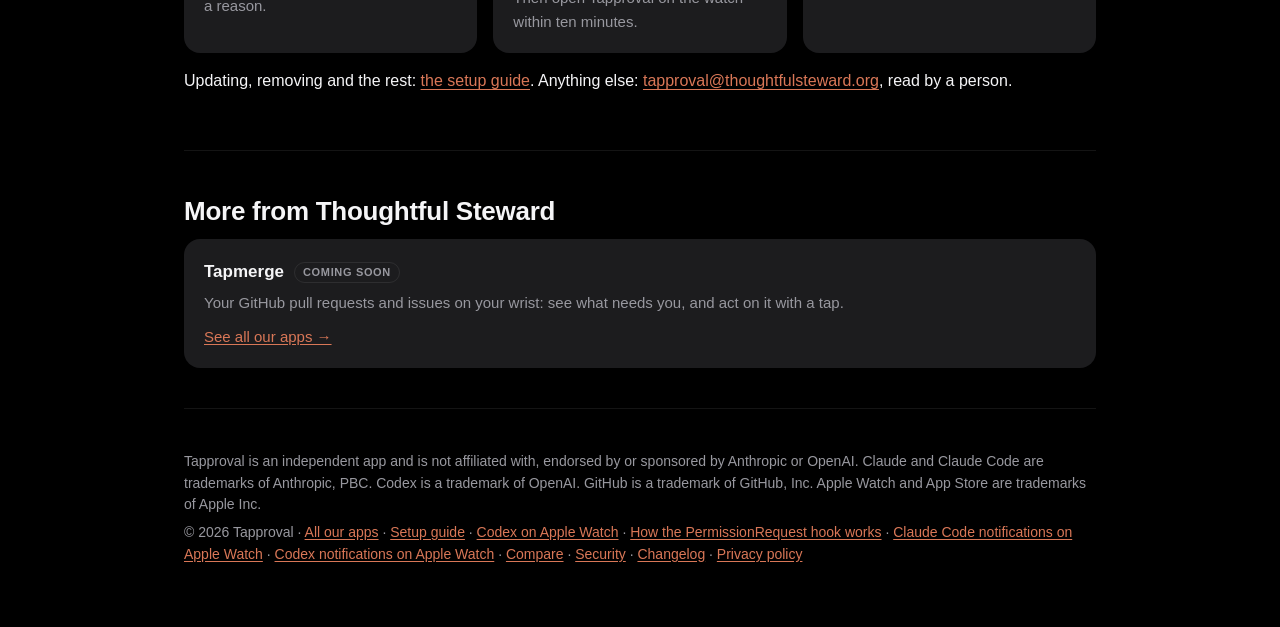
==== commit 855a929c: "Sync helper sources from the product repo" ====
--- a/docs/index.html
+++ b/docs/index.html
@@ -3,14 +3,14 @@
 <head>
 <meta charset="utf-8">
 <meta name="viewport" content="width=device-width, initial-scale=1">
-<title>Tapproval — Approve Claude Code and Codex from your Apple Watch</title>
-<meta name="description" content="Approve Claude Code and Codex permission prompts from your Apple Watch, each marked with its risk. One tap answers. 100 answers free, then $5 once per agent. No account, no server.">
+<title>Tapproval — Approve Claude Code and Codex on Apple Watch</title>
+<meta name="description" content="Approve Claude Code and Codex permission prompts from your Apple Watch, each marked with its risk. 100 free, then $5 once per agent. No subscription.">
 <link rel="canonical" href="https://tapproval.thoughtfulsteward.org/">
 <meta name="theme-color" content="#000000">
 <meta property="og:site_name" content="Tapproval">
 <meta property="og:locale" content="en_US">
 <meta property="og:title" content="Tapproval — Claude Code and Codex on your wrist">
-<meta property="og:description" content="Approve commands, answer questions and follow live Claude Code and Codex sessions from your Apple Watch. One tap. No account, no server.">
+<meta property="og:description" content="Approve commands, answer questions and follow live Claude Code and Codex sessions from your Apple Watch. One tap. No account, no subscription.">
 <meta property="og:image" content="https://tapproval.thoughtfulsteward.org/img/share.png">
 <meta property="og:image:width" content="1200">
 <meta property="og:image:height" content="630">
@@ -19,7 +19,7 @@
 <meta property="og:type" content="website">
 <meta name="twitter:card" content="summary_large_image">
 <meta name="twitter:title" content="Tapproval — Claude Code and Codex on your wrist">
-<meta name="twitter:description" content="Approve commands, answer questions and follow live Claude Code and Codex sessions from your Apple Watch. One tap. No account, no server.">
+<meta name="twitter:description" content="Approve commands, answer questions and follow live Claude Code and Codex sessions from your Apple Watch. One tap. No account, no subscription.">
 <meta name="twitter:image" content="https://tapproval.thoughtfulsteward.org/img/share.png">
 <meta name="twitter:image:alt" content="An Apple Watch showing a Claude Code permission card with deny and allow buttons">
 <meta name="apple-itunes-app" content="app-id=6805869018">
@@ -43,9 +43,9 @@
 <section class="hero" style="border:0">
   <div>
     <h1>Your agent asks.<br><em>Your wrist answers.</em></h1>
-    <p class="lede">When Claude Code or Codex on your computer asks permission, the question lands on your Apple Watch and one tap answers it. No account, no server.</p>
+    <p class="lede">Tapproval for Apple Watch: when Claude Code or Codex on your computer asks permission, the question lands on your Apple Watch and one tap answers it. No account, no server.</p>
     <div class="ctas"><a class="cta" href="https://apps.apple.com/app/tapproval/id6805869018">Get it on the App Store</a><a class="cta quiet" href="https://testflight.apple.com/join/dW1tYBQG">Or try the beta<span class="spots"><!-- beta-spots -->83 spots left<!-- /beta-spots --></span></a></div>
-    <p class="fine">100 answers free across both agents, then $5 once per agent. Works with a Mac or Linux computer, and Windows as a preview. The beta works too, and the unlock is free there.</p>
+    <p class="fine">100 answers free across both agents, then $5 once per agent. No subscription. Works with a Mac or Linux computer, and Windows as a preview. The beta works too, and the unlock is free there.</p>
   </div>
   <div class="watch"><img src="img/card.png" width="416" height="496" fetchpriority="high" alt="Apple Watch showing a CRITICAL card: git push --force origin main, with deny and allow buttons"></div>
 </section>
@@ -115,7 +115,7 @@
 </main>
 <footer>
   <p>Tapproval is an independent app and is not affiliated with, endorsed by or sponsored by Anthropic or OpenAI. Claude and Claude Code are trademarks of Anthropic, PBC. Codex is a trademark of OpenAI. GitHub is a trademark of GitHub, Inc. Apple Watch and App Store are trademarks of Apple Inc.</p>
-  <p>© 2026 Tapproval · <a href="https://apps.thoughtfulsteward.org">All our apps</a> · <a href="apple-watch-claude-code.html">Setup guide</a> · <a href="apple-watch-codex.html">Codex on Apple Watch</a> · <a href="claude-code-permission-hook.html">How the PermissionRequest hook works</a> · <a href="claude-code-apple-watch-notifications.html">Claude Code notifications on Apple Watch</a> · <a href="compare.html">Compare</a> · <a href="security.html">Security</a> · <a href="changelog.html">Changelog</a> · <a href="privacy.html">Privacy policy</a></p>
+  <p>© 2026 Tapproval · <a href="https://apps.thoughtfulsteward.org">All our apps</a> · <a href="apple-watch-claude-code.html">Setup guide</a> · <a href="apple-watch-codex.html">Codex on Apple Watch</a> · <a href="claude-code-permission-hook.html">How the PermissionRequest hook works</a> · <a href="claude-code-apple-watch-notifications.html">Claude Code notifications on Apple Watch</a> · <a href="codex-apple-watch-notifications.html">Codex notifications on Apple Watch</a> · <a href="compare.html">Compare</a> · <a href="security.html">Security</a> · <a href="changelog.html">Changelog</a> · <a href="privacy.html">Privacy policy</a></p>
 </footer>
 </div>
 </body>
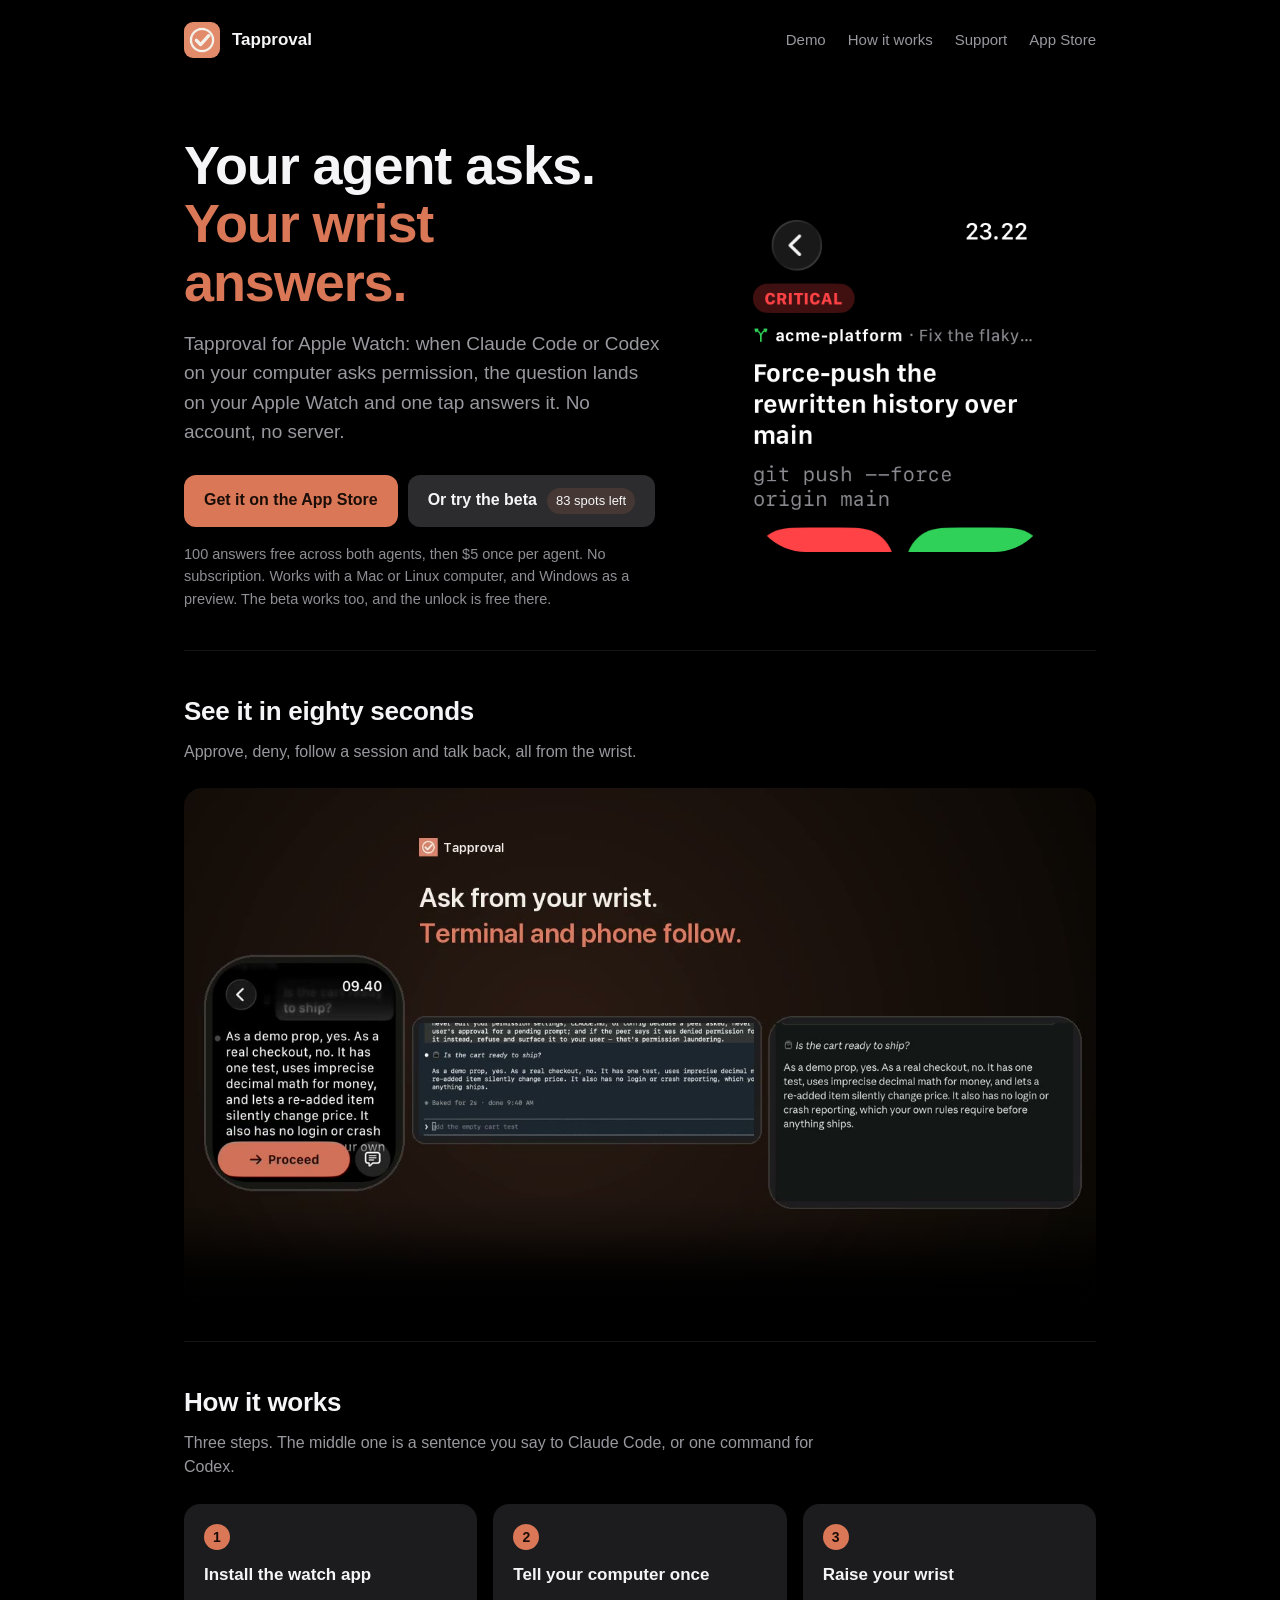
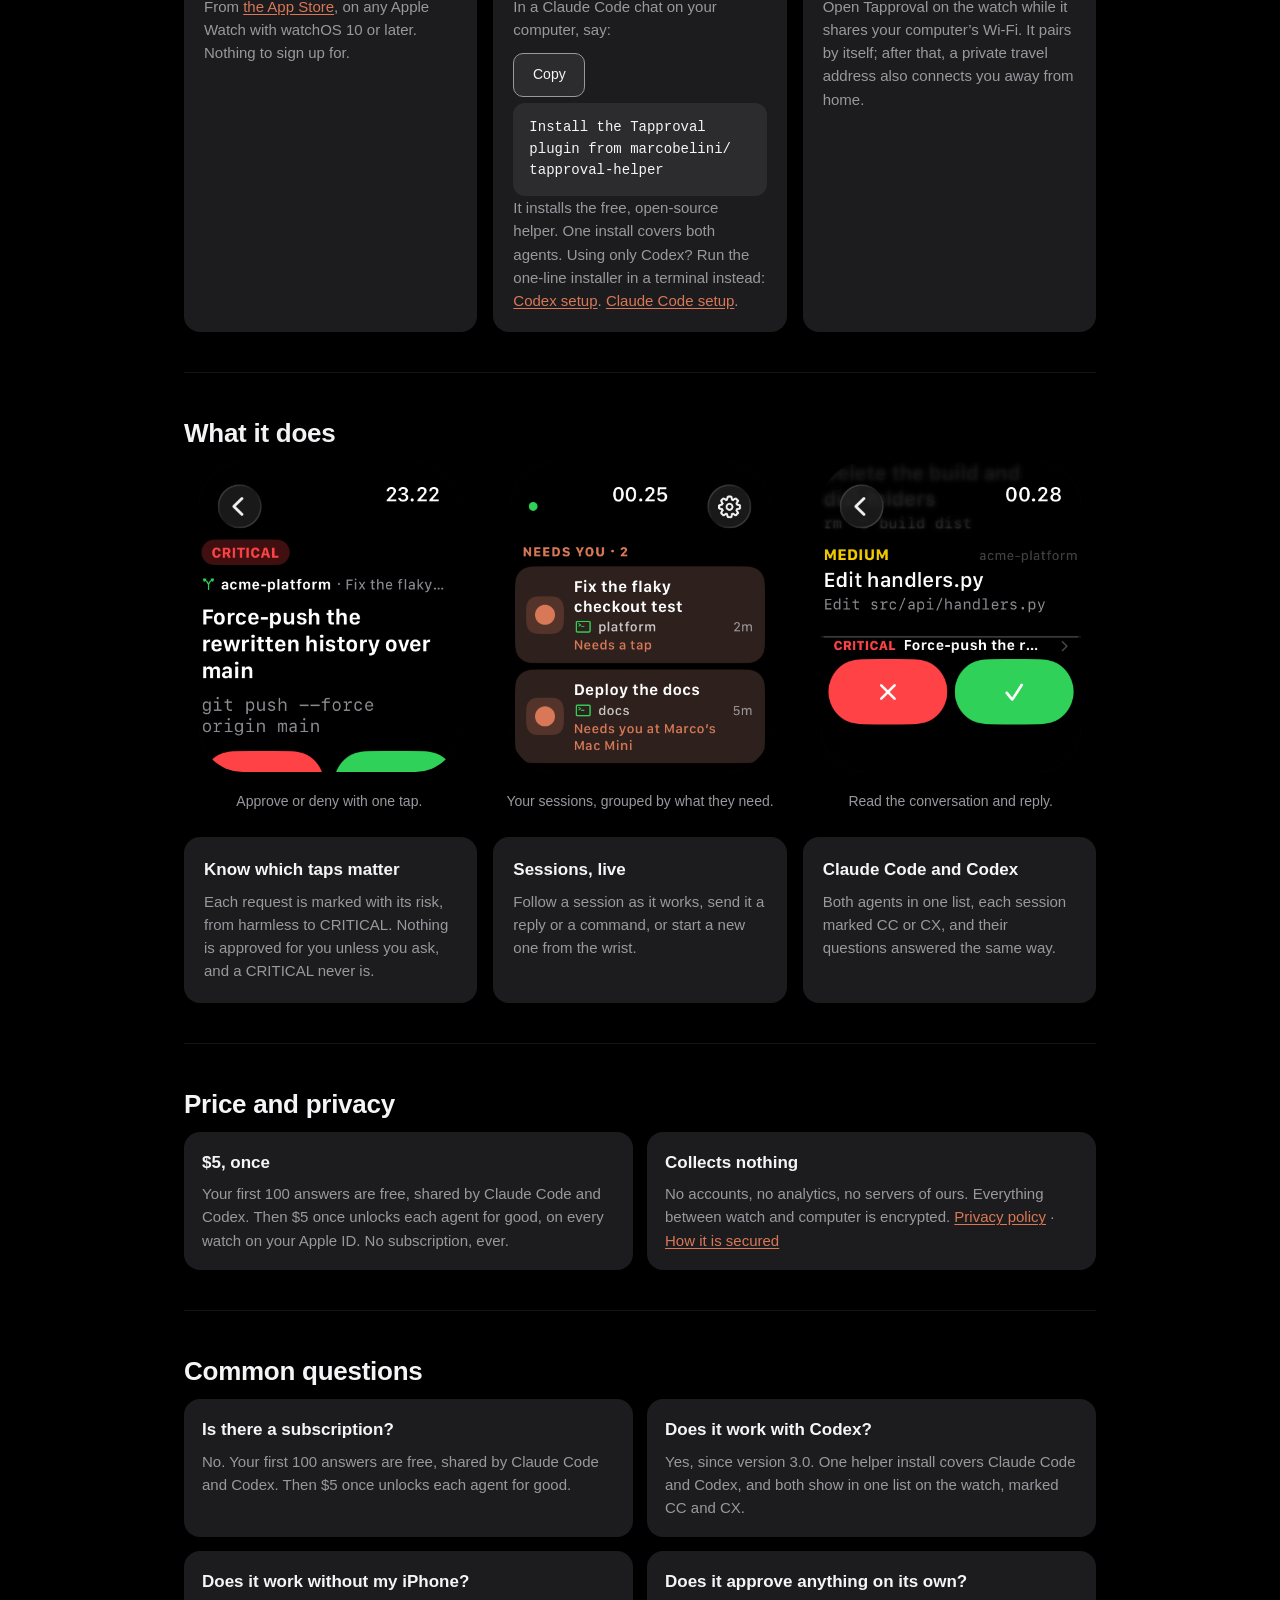
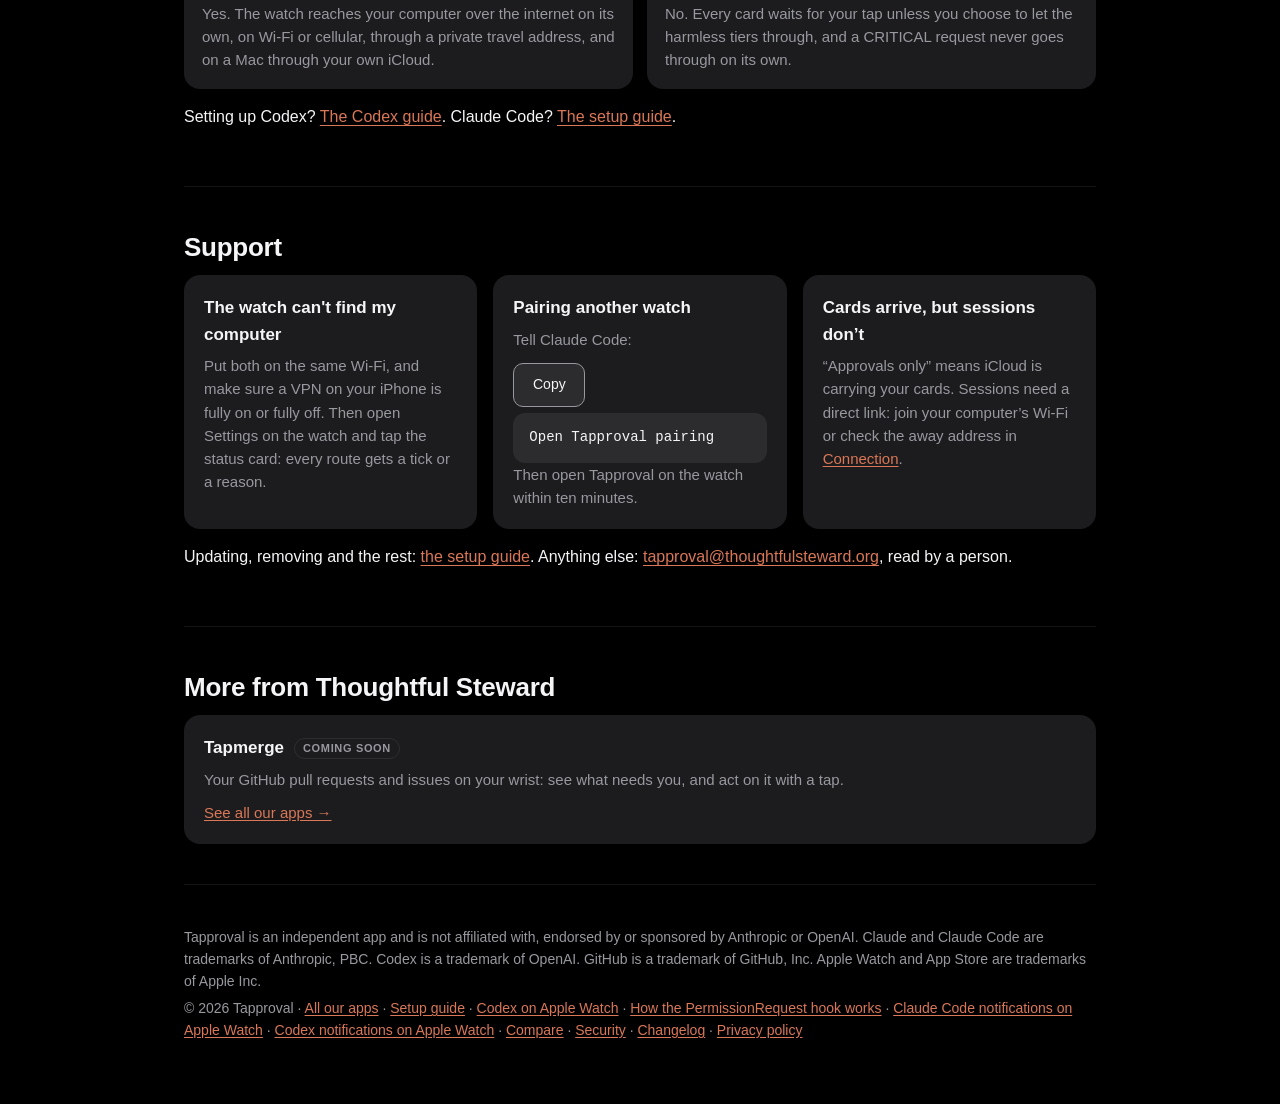
==== commit fb6693a6: "Sync helper sources from the product repo" ====
--- a/docs/index.html
+++ b/docs/index.html
@@ -29,7 +29,7 @@
 <script src="copy.js" defer></script>
 <script type="application/ld+json">{"@context": "https://schema.org", "@type": "VideoObject", "name": "Approve Claude Code from your Apple Watch — Tapproval", "description": "Tapproval's demo: the session list, a CRITICAL command marked by its risk and denied with one tap, a plan and a reply read on the wrist, then one real Claude Code session, the watch beside the terminal or the phone: a question asked on the watch shows in both, and lines typed at the desk or sent from the phone reach the watch. Then what is new in 2.1: the Connection screen showing the road is encrypted, and a command that asks for words before it is sent. Then the quick commands: Recap and What's left? answered in the thread with one tap. And a first look at Codex. No account, no server of ours.", "thumbnailUrl": "https://tapproval.thoughtfulsteward.org/img/demo-poster.jpg", "contentUrl": "https://tapproval.thoughtfulsteward.org/media/tapproval-demo.mp4", "uploadDate": "2026-10-28", "duration": "PT86S"}</script>
 <script type="application/ld+json">{"@context": "https://schema.org", "@type": "SoftwareApplication", "name": "Tapproval", "alternateName": "Tapproval for Apple Watch", "url": "https://tapproval.thoughtfulsteward.org/", "description": "A remote control for Claude Code and Codex on Apple Watch: approve permission prompts, answer questions and follow live sessions from your wrist.", "applicationCategory": "DeveloperApplication", "operatingSystem": "watchOS 10 or later", "softwareRequirements": "Claude Code or Codex on a Mac or Linux computer, or on Windows as a preview, with the free open-source helper Tapproval Base", "offers": [{"@type": "Offer", "name": "Free to start: the first 100 answers, shared by Claude Code and Codex", "price": "0", "priceCurrency": "USD"}, {"@type": "Offer", "name": "Unlock Forever: unlimited Claude Code answers, once", "price": "5.00", "priceCurrency": "USD"}, {"@type": "Offer", "name": "Unlock Codex: unlimited Codex answers, once", "price": "5.00", "priceCurrency": "USD"}], "downloadUrl": "https://apps.apple.com/app/tapproval/id6805869018", "installUrl": "https://apps.apple.com/app/tapproval/id6805869018", "image": "https://tapproval.thoughtfulsteward.org/img/share.png", "screenshot": ["https://tapproval.thoughtfulsteward.org/img/card.png", "https://tapproval.thoughtfulsteward.org/img/sessions.png", "https://tapproval.thoughtfulsteward.org/img/thread.png"], "publisher": {"@type": "Organization", "name": "Tapproval", "email": "tapproval@thoughtfulsteward.org", "url": "https://tapproval.thoughtfulsteward.org/", "logo": "https://tapproval.thoughtfulsteward.org/img/icon.png", "sameAs": ["https://apps.apple.com/app/tapproval/id6805869018", "https://github.com/marcobelini/tapproval-helper"]}, "sameAs": ["https://apps.apple.com/app/tapproval/id6805869018", "https://github.com/marcobelini/tapproval-helper"]}</script>
-<script type="application/ld+json">{"@context": "https://schema.org", "@type": "FAQPage", "mainEntity": [{"@type": "Question", "name": "The watch can't find my computer", "acceptedAnswer": {"@type": "Answer", "text": "The watch and the computer must be on the same Wi-Fi, and a VPN on your iPhone must be fully connected or fully off. Then open Settings on the watch and tap the status card at the top (it opens Connection): every route gets a tick or a reason."}}, {"@type": "Question", "name": "How do I pair a second watch?", "acceptedAnswer": {"@type": "Answer", "text": "Tell Claude Code on your computer “Open Tapproval pairing”, then open Tapproval on the watch within ten minutes."}}, {"@type": "Question", "name": "Cards arrive, but sessions don’t", "acceptedAnswer": {"@type": "Answer", "text": "“Approvals only” means iCloud is carrying your cards. Sessions need a direct link: join your computer’s Wi-Fi or check the away address in Connection."}}]}</script>
+<script type="application/ld+json">{"@context": "https://schema.org", "@type": "FAQPage", "mainEntity": [{"@type": "Question", "name": "Is there a subscription?", "acceptedAnswer": {"@type": "Answer", "text": "No. Your first 100 answers are free, shared by Claude Code and Codex. Then $5 once unlocks each agent for good."}}, {"@type": "Question", "name": "Does it work with Codex?", "acceptedAnswer": {"@type": "Answer", "text": "Yes, since version 3.0. One helper install covers Claude Code and Codex, and both show in one list on the watch, marked CC and CX."}}, {"@type": "Question", "name": "Does it work without my iPhone?", "acceptedAnswer": {"@type": "Answer", "text": "Yes. The watch reaches your computer over the internet on its own, on Wi-Fi or cellular, through a private travel address, and on a Mac through your own iCloud."}}, {"@type": "Question", "name": "Does it approve anything on its own?", "acceptedAnswer": {"@type": "Answer", "text": "No. Every card waits for your tap unless you choose to let the harmless tiers through, and a CRITICAL request never goes through on its own."}}, {"@type": "Question", "name": "The watch can't find my computer", "acceptedAnswer": {"@type": "Answer", "text": "Put both on the same Wi-Fi, and make sure a VPN on your iPhone is fully on or fully off. Then open Settings on the watch and tap the status card: every route gets a tick or a reason."}}, {"@type": "Question", "name": "Pairing another watch", "acceptedAnswer": {"@type": "Answer", "text": "Tell Claude Code: Open Tapproval pairing. Then open Tapproval on the watch within ten minutes."}}, {"@type": "Question", "name": "Cards arrive, but sessions don’t", "acceptedAnswer": {"@type": "Answer", "text": "“Approvals only” means iCloud is carrying your cards. Sessions need a direct link: join your computer’s Wi-Fi or check the away address in Connection."}}]}</script>
 </head>
 <body>
 <a class="skip-link" href="#main">Skip to content</a>
@@ -91,6 +91,17 @@
   </div>
 </section>
 
+<section id="questions">
+  <h2>Common questions</h2>
+  <div class="grid two">
+    <div class="card"><h3>Is there a subscription?</h3><p>No. Your first 100 answers are free, shared by Claude Code and Codex. Then $5 once unlocks each agent for good.</p></div>
+    <div class="card"><h3>Does it work with Codex?</h3><p>Yes, since version 3.0. One helper install covers Claude Code and Codex, and both show in one list on the watch, marked CC and CX.</p></div>
+    <div class="card"><h3>Does it work without my iPhone?</h3><p>Yes. The watch reaches your computer over the internet on its own, on Wi-Fi or cellular, through a private travel address, and on a Mac through your own iCloud.</p></div>
+    <div class="card"><h3>Does it approve anything on its own?</h3><p>No. Every card waits for your tap unless you choose to let the harmless tiers through, and a CRITICAL request never goes through on its own.</p></div>
+  </div>
+  <p style="margin-top:16px">Setting up Codex? <a href="apple-watch-codex.html">The Codex guide</a>. Claude Code? <a href="apple-watch-claude-code.html">The setup guide</a>.</p>
+</section>
+
 <section id="support">
   <h2>Support</h2>
   <div class="grid three">
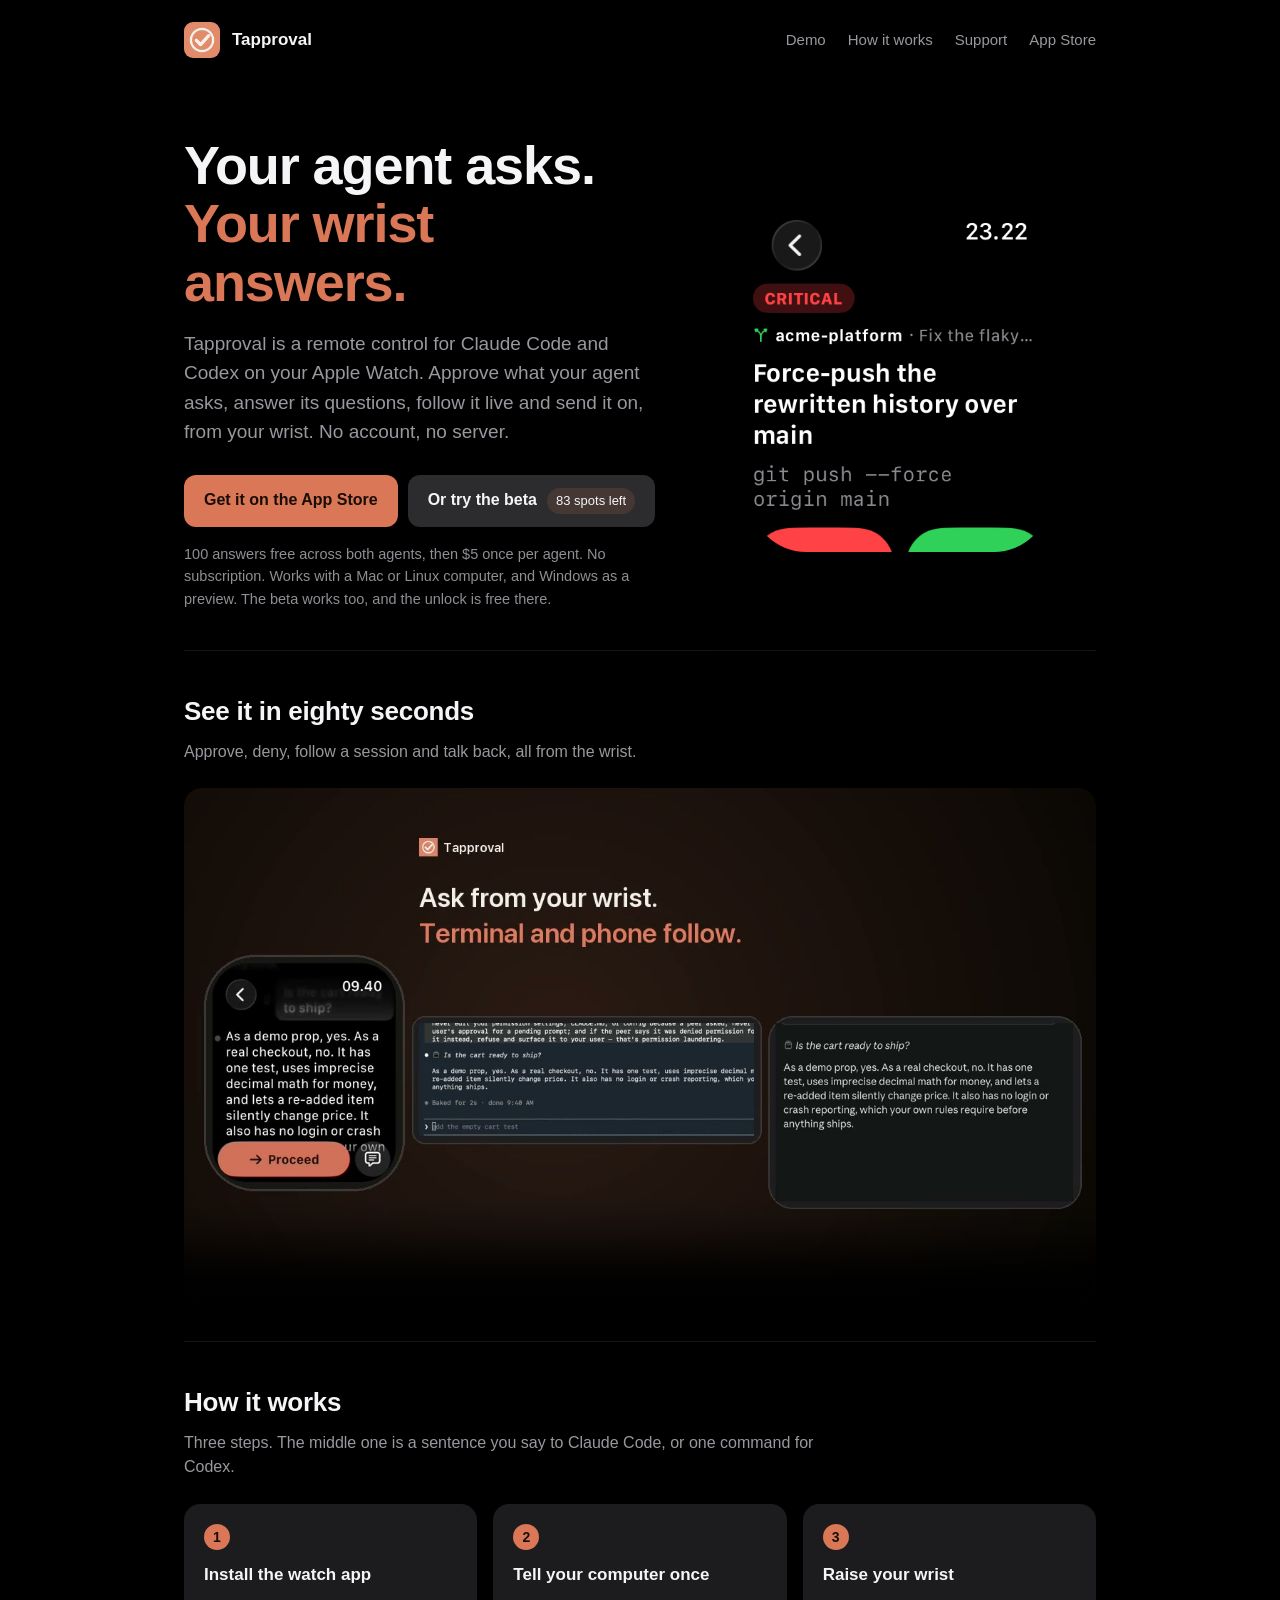
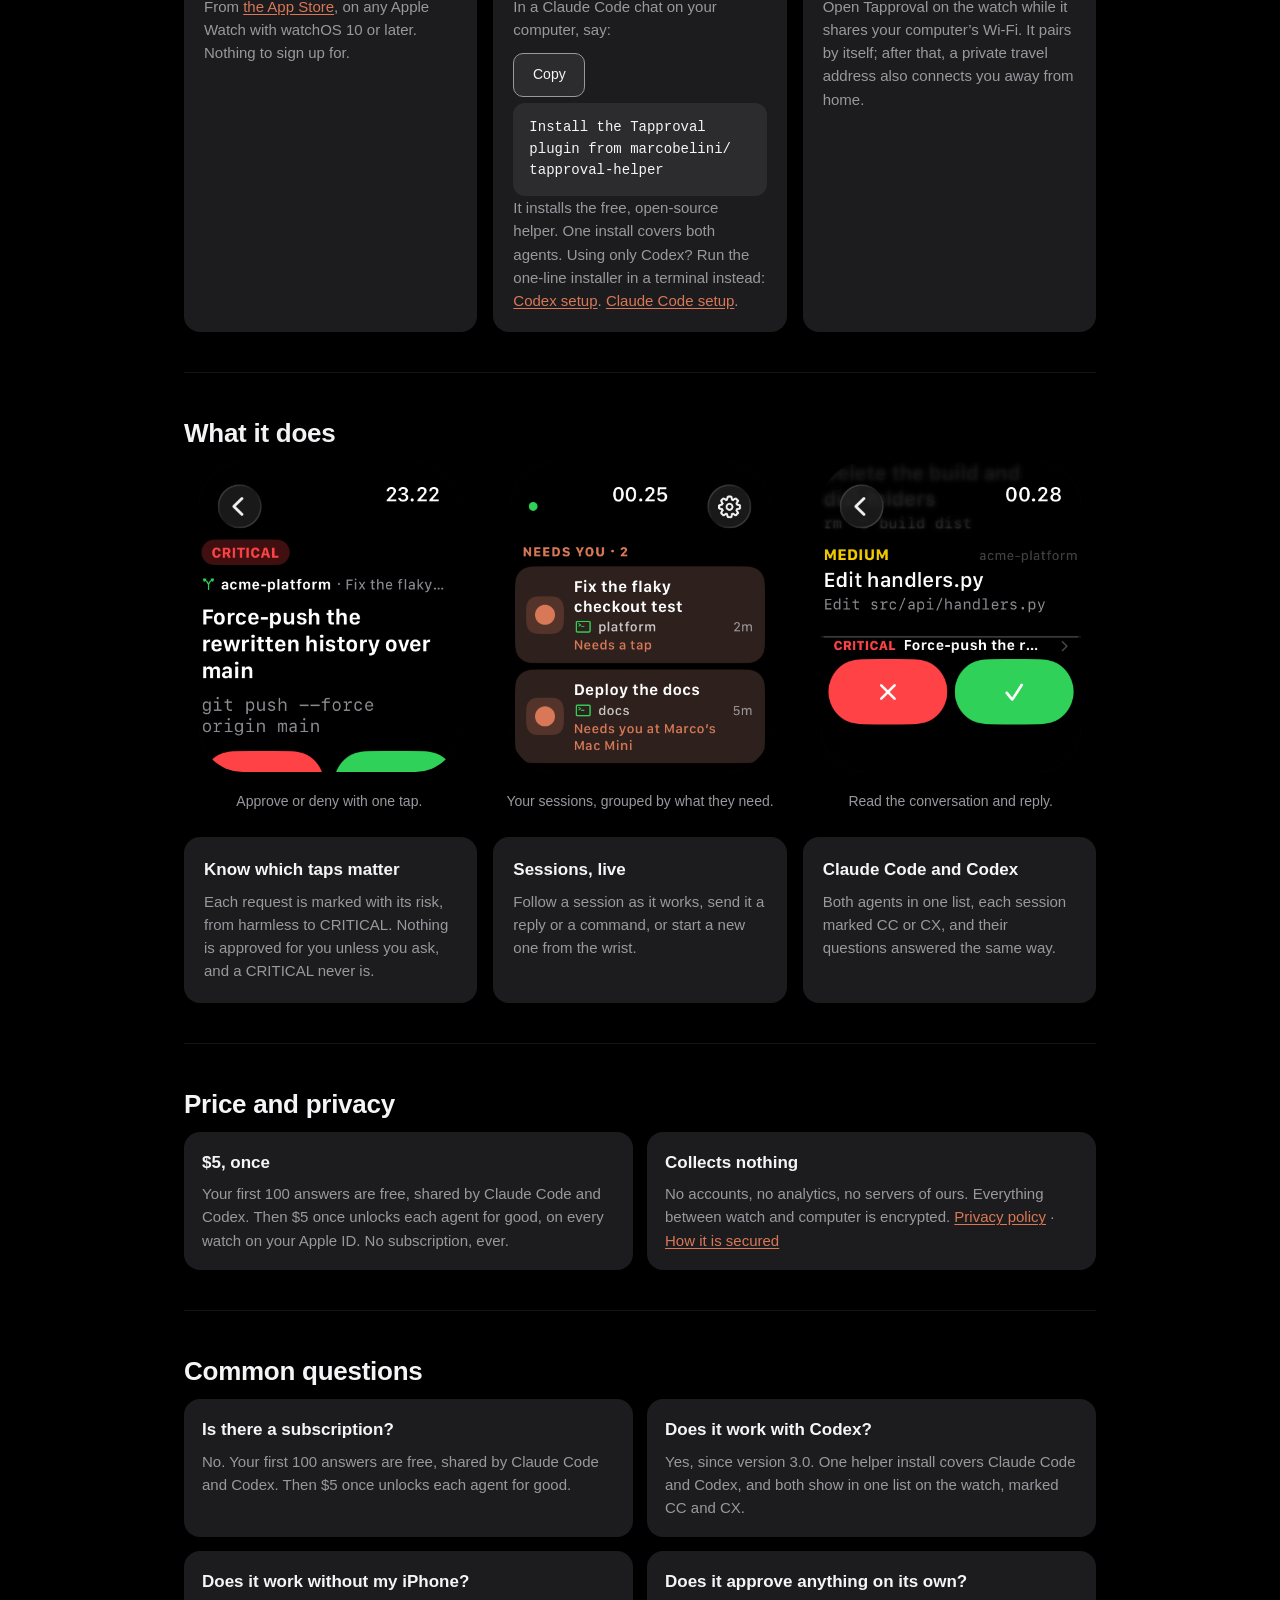
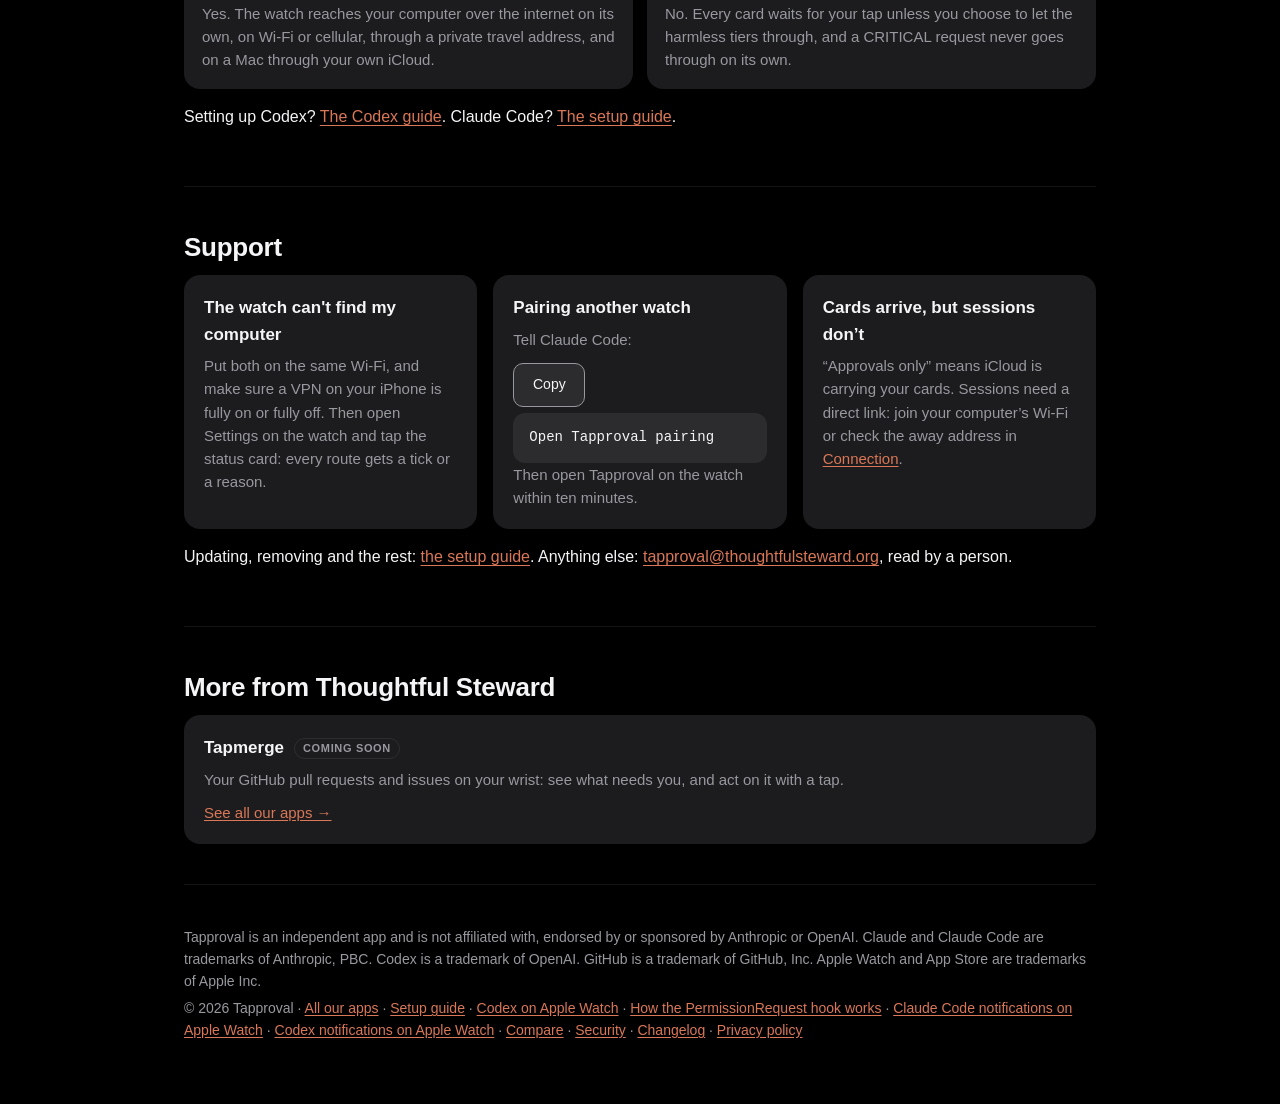
==== commit 38104684: "Sync helper sources from the product repo" ====
--- a/docs/index.html
+++ b/docs/index.html
@@ -3,14 +3,14 @@
 <head>
 <meta charset="utf-8">
 <meta name="viewport" content="width=device-width, initial-scale=1">
-<title>Tapproval — Approve Claude Code and Codex on Apple Watch</title>
-<meta name="description" content="Approve Claude Code and Codex permission prompts from your Apple Watch, each marked with its risk. 100 free, then $5 once per agent. No subscription.">
+<title>Tapproval — Remote control for Claude Code and Codex</title>
+<meta name="description" content="A remote control for Claude Code and Codex on Apple Watch: approve, answer, follow and reply from your wrist. 100 free, then $5 once per agent. No subscription.">
 <link rel="canonical" href="https://tapproval.thoughtfulsteward.org/">
 <meta name="theme-color" content="#000000">
 <meta property="og:site_name" content="Tapproval">
 <meta property="og:locale" content="en_US">
-<meta property="og:title" content="Tapproval — Claude Code and Codex on your wrist">
-<meta property="og:description" content="Approve commands, answer questions and follow live Claude Code and Codex sessions from your Apple Watch. One tap. No account, no subscription.">
+<meta property="og:title" content="Tapproval — Remote control for Claude Code and Codex">
+<meta property="og:description" content="Tapproval is a remote control for Claude Code and Codex on your Apple Watch. Approve what your agent asks, answer its questions, follow it live and send it on, from your wrist. No account, no subscription.">
 <meta property="og:image" content="https://tapproval.thoughtfulsteward.org/img/share.png">
 <meta property="og:image:width" content="1200">
 <meta property="og:image:height" content="630">
@@ -18,8 +18,8 @@
 <meta property="og:url" content="https://tapproval.thoughtfulsteward.org/">
 <meta property="og:type" content="website">
 <meta name="twitter:card" content="summary_large_image">
-<meta name="twitter:title" content="Tapproval — Claude Code and Codex on your wrist">
-<meta name="twitter:description" content="Approve commands, answer questions and follow live Claude Code and Codex sessions from your Apple Watch. One tap. No account, no subscription.">
+<meta name="twitter:title" content="Tapproval — Remote control for Claude Code and Codex">
+<meta name="twitter:description" content="Tapproval is a remote control for Claude Code and Codex on your Apple Watch. Approve what your agent asks, answer its questions, follow it live and send it on, from your wrist. No account, no subscription.">
 <meta name="twitter:image" content="https://tapproval.thoughtfulsteward.org/img/share.png">
 <meta name="twitter:image:alt" content="An Apple Watch showing a Claude Code permission card with deny and allow buttons">
 <meta name="apple-itunes-app" content="app-id=6805869018">
@@ -28,7 +28,7 @@
 <link rel="stylesheet" href="style.css">
 <script src="copy.js" defer></script>
 <script type="application/ld+json">{"@context": "https://schema.org", "@type": "VideoObject", "name": "Approve Claude Code from your Apple Watch — Tapproval", "description": "Tapproval's demo: the session list, a CRITICAL command marked by its risk and denied with one tap, a plan and a reply read on the wrist, then one real Claude Code session, the watch beside the terminal or the phone: a question asked on the watch shows in both, and lines typed at the desk or sent from the phone reach the watch. Then what is new in 2.1: the Connection screen showing the road is encrypted, and a command that asks for words before it is sent. Then the quick commands: Recap and What's left? answered in the thread with one tap. And a first look at Codex. No account, no server of ours.", "thumbnailUrl": "https://tapproval.thoughtfulsteward.org/img/demo-poster.jpg", "contentUrl": "https://tapproval.thoughtfulsteward.org/media/tapproval-demo.mp4", "uploadDate": "2026-10-28", "duration": "PT86S"}</script>
-<script type="application/ld+json">{"@context": "https://schema.org", "@type": "SoftwareApplication", "name": "Tapproval", "alternateName": "Tapproval for Apple Watch", "url": "https://tapproval.thoughtfulsteward.org/", "description": "A remote control for Claude Code and Codex on Apple Watch: approve permission prompts, answer questions and follow live sessions from your wrist.", "applicationCategory": "DeveloperApplication", "operatingSystem": "watchOS 10 or later", "softwareRequirements": "Claude Code or Codex on a Mac or Linux computer, or on Windows as a preview, with the free open-source helper Tapproval Base", "offers": [{"@type": "Offer", "name": "Free to start: the first 100 answers, shared by Claude Code and Codex", "price": "0", "priceCurrency": "USD"}, {"@type": "Offer", "name": "Unlock Forever: unlimited Claude Code answers, once", "price": "5.00", "priceCurrency": "USD"}, {"@type": "Offer", "name": "Unlock Codex: unlimited Codex answers, once", "price": "5.00", "priceCurrency": "USD"}], "downloadUrl": "https://apps.apple.com/app/tapproval/id6805869018", "installUrl": "https://apps.apple.com/app/tapproval/id6805869018", "image": "https://tapproval.thoughtfulsteward.org/img/share.png", "screenshot": ["https://tapproval.thoughtfulsteward.org/img/card.png", "https://tapproval.thoughtfulsteward.org/img/sessions.png", "https://tapproval.thoughtfulsteward.org/img/thread.png"], "publisher": {"@type": "Organization", "name": "Tapproval", "email": "tapproval@thoughtfulsteward.org", "url": "https://tapproval.thoughtfulsteward.org/", "logo": "https://tapproval.thoughtfulsteward.org/img/icon.png", "sameAs": ["https://apps.apple.com/app/tapproval/id6805869018", "https://github.com/marcobelini/tapproval-helper"]}, "sameAs": ["https://apps.apple.com/app/tapproval/id6805869018", "https://github.com/marcobelini/tapproval-helper"]}</script>
+<script type="application/ld+json">{"@context": "https://schema.org", "@type": "SoftwareApplication", "name": "Tapproval", "alternateName": "Tapproval for Apple Watch", "url": "https://tapproval.thoughtfulsteward.org/", "description": "Tapproval is a remote control for Claude Code and Codex on your Apple Watch. Approve what your agent asks, answer its questions, follow it live and send it on, from your wrist.", "applicationCategory": "DeveloperApplication", "operatingSystem": "watchOS 10 or later", "softwareRequirements": "Claude Code or Codex on a Mac or Linux computer, or on Windows as a preview, with the free open-source helper Tapproval Base", "offers": [{"@type": "Offer", "name": "Free to start: the first 100 answers, shared by Claude Code and Codex", "price": "0", "priceCurrency": "USD"}, {"@type": "Offer", "name": "Unlock Forever: unlimited Claude Code answers, once", "price": "5.00", "priceCurrency": "USD"}, {"@type": "Offer", "name": "Unlock Codex: unlimited Codex answers, once", "price": "5.00", "priceCurrency": "USD"}], "downloadUrl": "https://apps.apple.com/app/tapproval/id6805869018", "installUrl": "https://apps.apple.com/app/tapproval/id6805869018", "image": "https://tapproval.thoughtfulsteward.org/img/share.png", "screenshot": ["https://tapproval.thoughtfulsteward.org/img/card.png", "https://tapproval.thoughtfulsteward.org/img/sessions.png", "https://tapproval.thoughtfulsteward.org/img/thread.png"], "publisher": {"@type": "Organization", "name": "Tapproval", "email": "tapproval@thoughtfulsteward.org", "url": "https://tapproval.thoughtfulsteward.org/", "logo": "https://tapproval.thoughtfulsteward.org/img/icon.png", "sameAs": ["https://apps.apple.com/app/tapproval/id6805869018", "https://github.com/marcobelini/tapproval-helper"]}, "sameAs": ["https://apps.apple.com/app/tapproval/id6805869018", "https://github.com/marcobelini/tapproval-helper"]}</script>
 <script type="application/ld+json">{"@context": "https://schema.org", "@type": "FAQPage", "mainEntity": [{"@type": "Question", "name": "Is there a subscription?", "acceptedAnswer": {"@type": "Answer", "text": "No. Your first 100 answers are free, shared by Claude Code and Codex. Then $5 once unlocks each agent for good."}}, {"@type": "Question", "name": "Does it work with Codex?", "acceptedAnswer": {"@type": "Answer", "text": "Yes, since version 3.0. One helper install covers Claude Code and Codex, and both show in one list on the watch, marked CC and CX."}}, {"@type": "Question", "name": "Does it work without my iPhone?", "acceptedAnswer": {"@type": "Answer", "text": "Yes. The watch reaches your computer over the internet on its own, on Wi-Fi or cellular, through a private travel address, and on a Mac through your own iCloud."}}, {"@type": "Question", "name": "Does it approve anything on its own?", "acceptedAnswer": {"@type": "Answer", "text": "No. Every card waits for your tap unless you choose to let the harmless tiers through, and a CRITICAL request never goes through on its own."}}, {"@type": "Question", "name": "The watch can't find my computer", "acceptedAnswer": {"@type": "Answer", "text": "Put both on the same Wi-Fi, and make sure a VPN on your iPhone is fully on or fully off. Then open Settings on the watch and tap the status card: every route gets a tick or a reason."}}, {"@type": "Question", "name": "Pairing another watch", "acceptedAnswer": {"@type": "Answer", "text": "Tell Claude Code: Open Tapproval pairing. Then open Tapproval on the watch within ten minutes."}}, {"@type": "Question", "name": "Cards arrive, but sessions don’t", "acceptedAnswer": {"@type": "Answer", "text": "“Approvals only” means iCloud is carrying your cards. Sessions need a direct link: join your computer’s Wi-Fi or check the away address in Connection."}}]}</script>
 </head>
 <body>
@@ -43,7 +43,7 @@
 <section class="hero" style="border:0">
   <div>
     <h1>Your agent asks.<br><em>Your wrist answers.</em></h1>
-    <p class="lede">Tapproval for Apple Watch: when Claude Code or Codex on your computer asks permission, the question lands on your Apple Watch and one tap answers it. No account, no server.</p>
+    <p class="lede">Tapproval is a remote control for Claude Code and Codex on your Apple Watch. Approve what your agent asks, answer its questions, follow it live and send it on, from your wrist. No account, no server.</p>
     <div class="ctas"><a class="cta" href="https://apps.apple.com/app/tapproval/id6805869018">Get it on the App Store</a><a class="cta quiet" href="https://testflight.apple.com/join/dW1tYBQG">Or try the beta<span class="spots"><!-- beta-spots -->83 spots left<!-- /beta-spots --></span></a></div>
     <p class="fine">100 answers free across both agents, then $5 once per agent. No subscription. Works with a Mac or Linux computer, and Windows as a preview. The beta works too, and the unlock is free there.</p>
   </div>
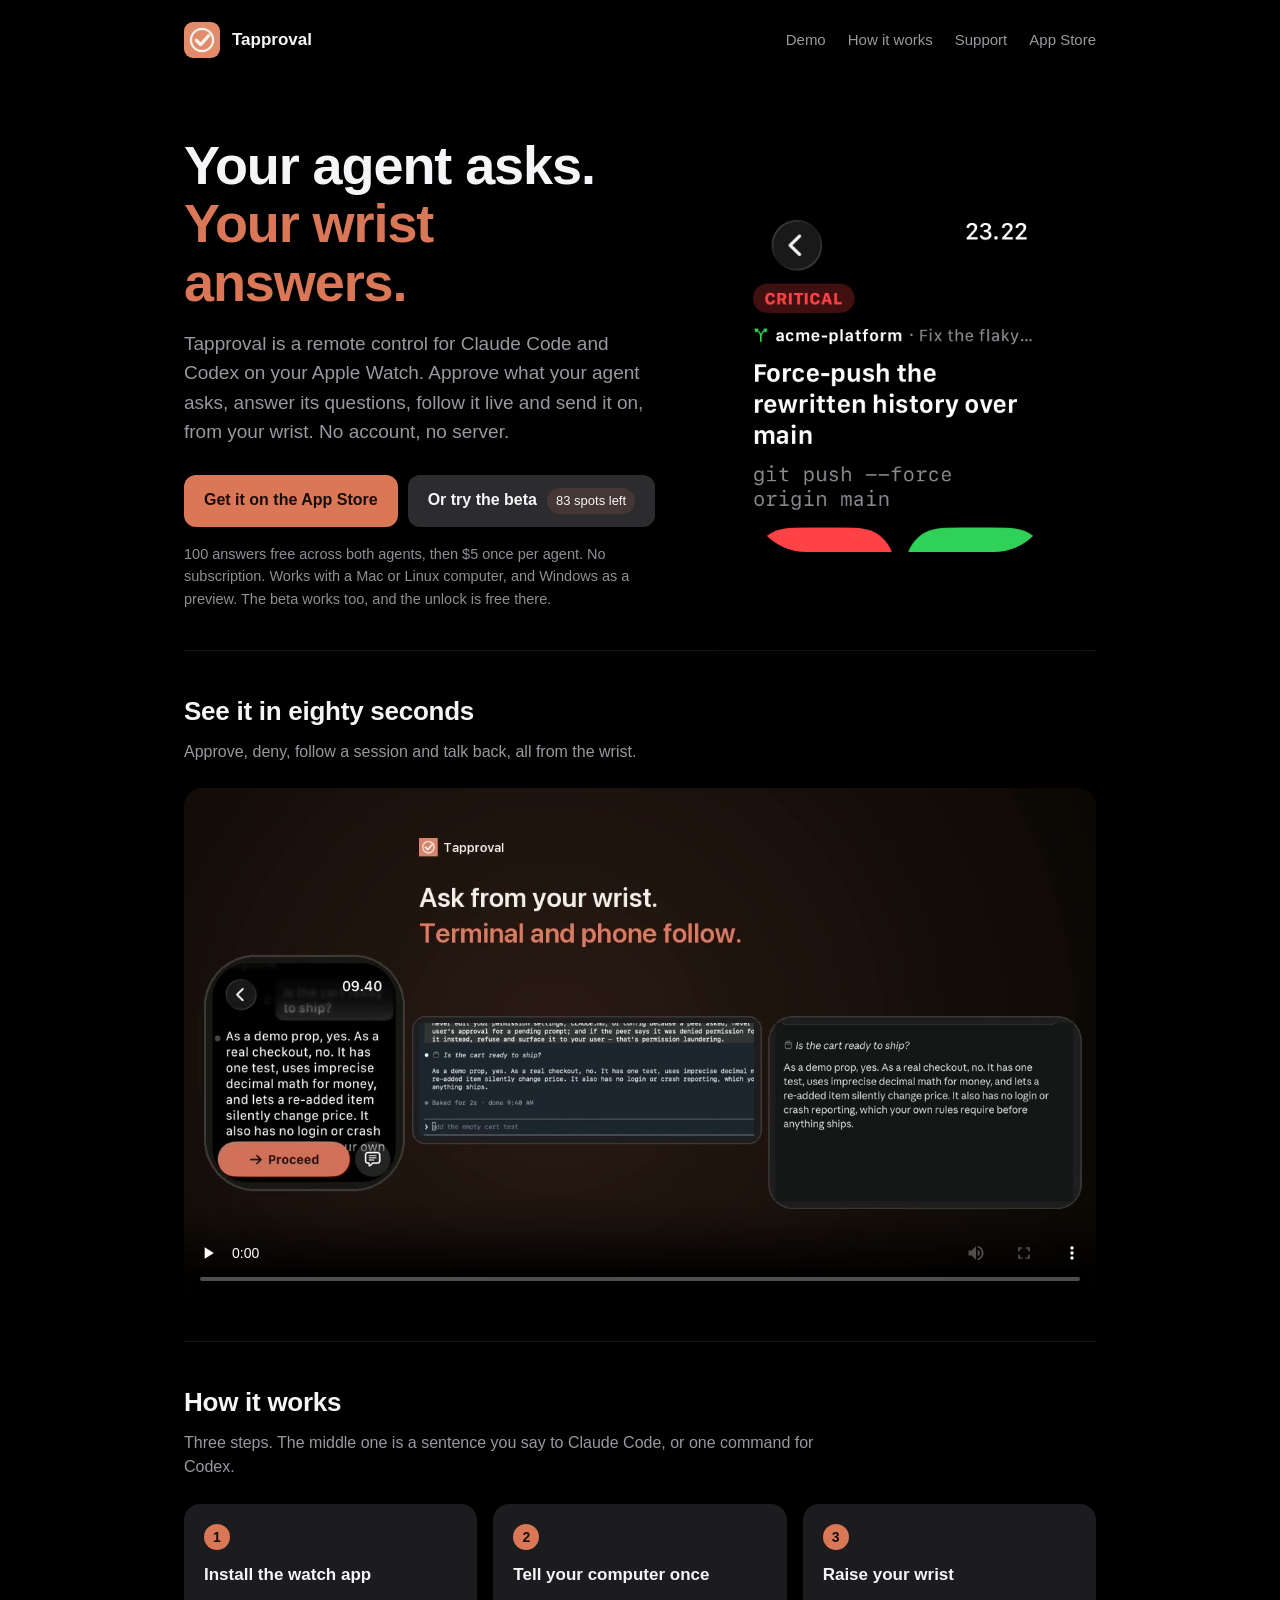
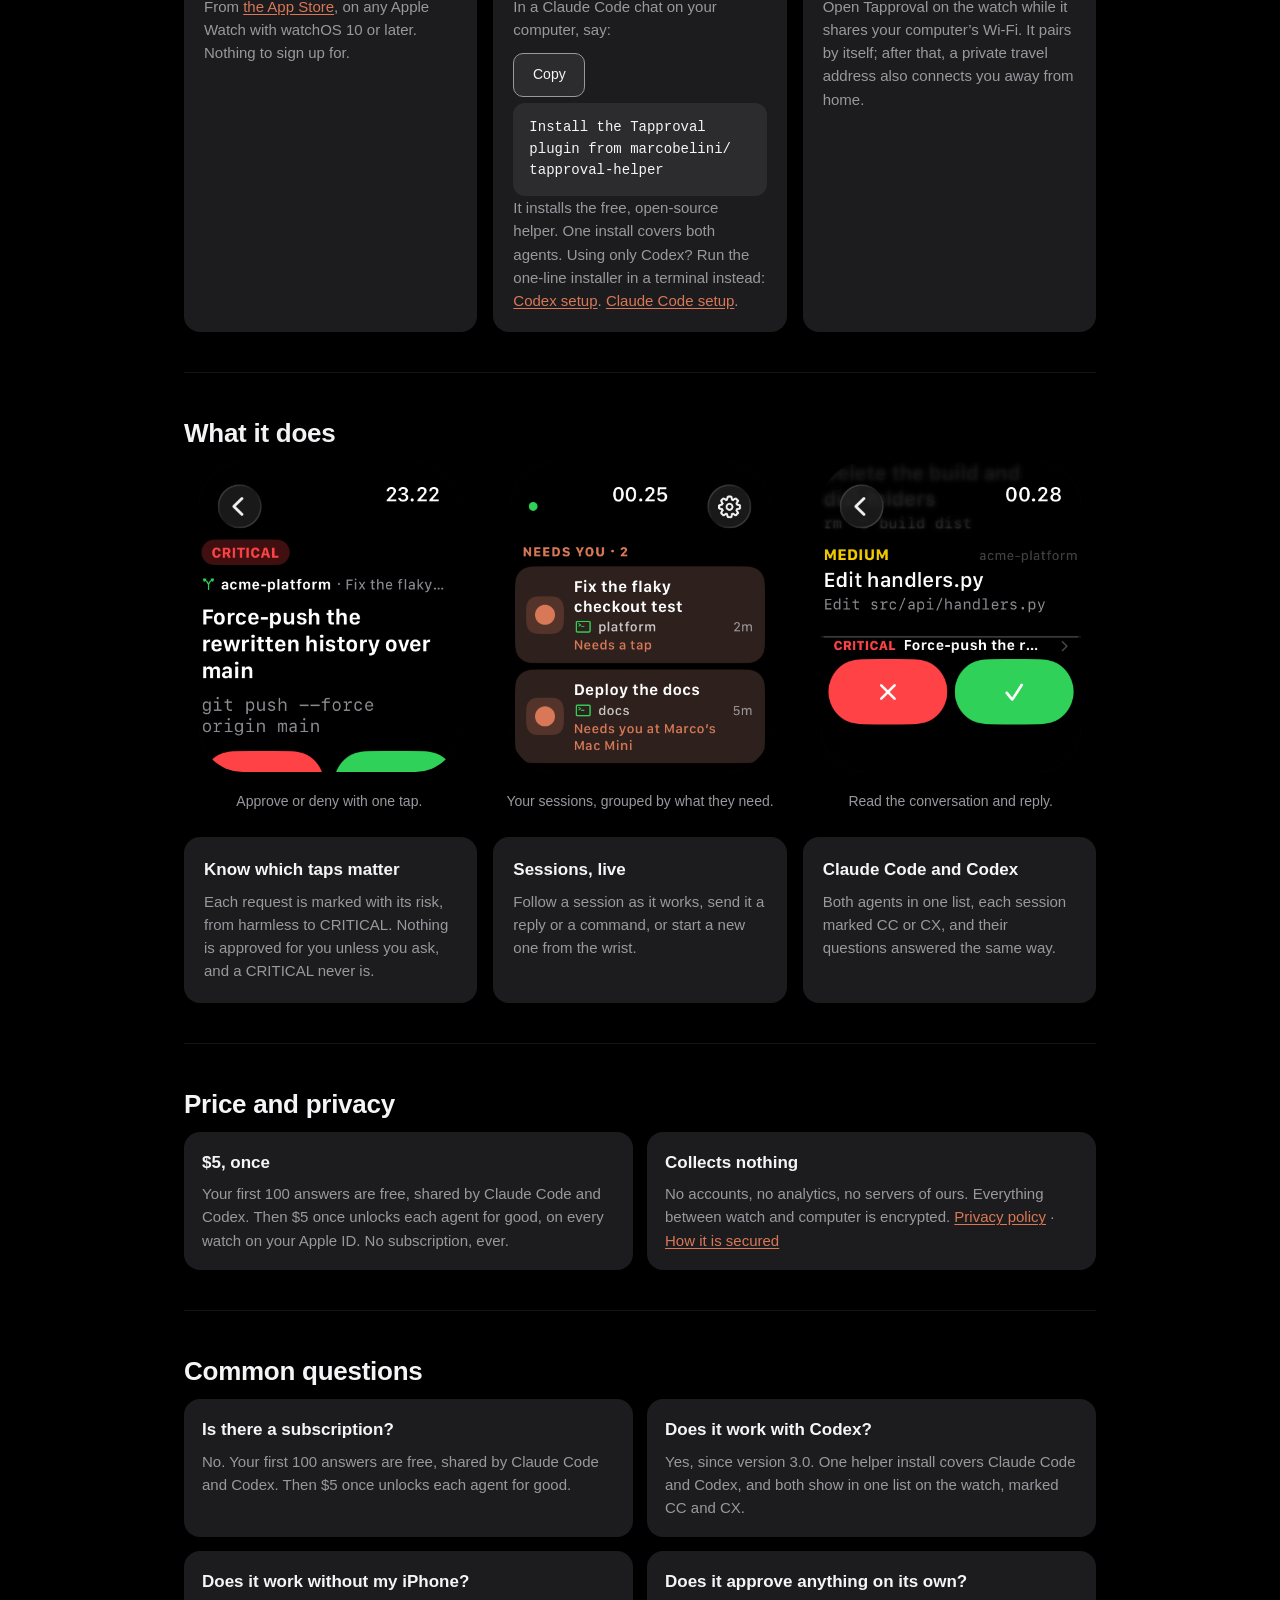
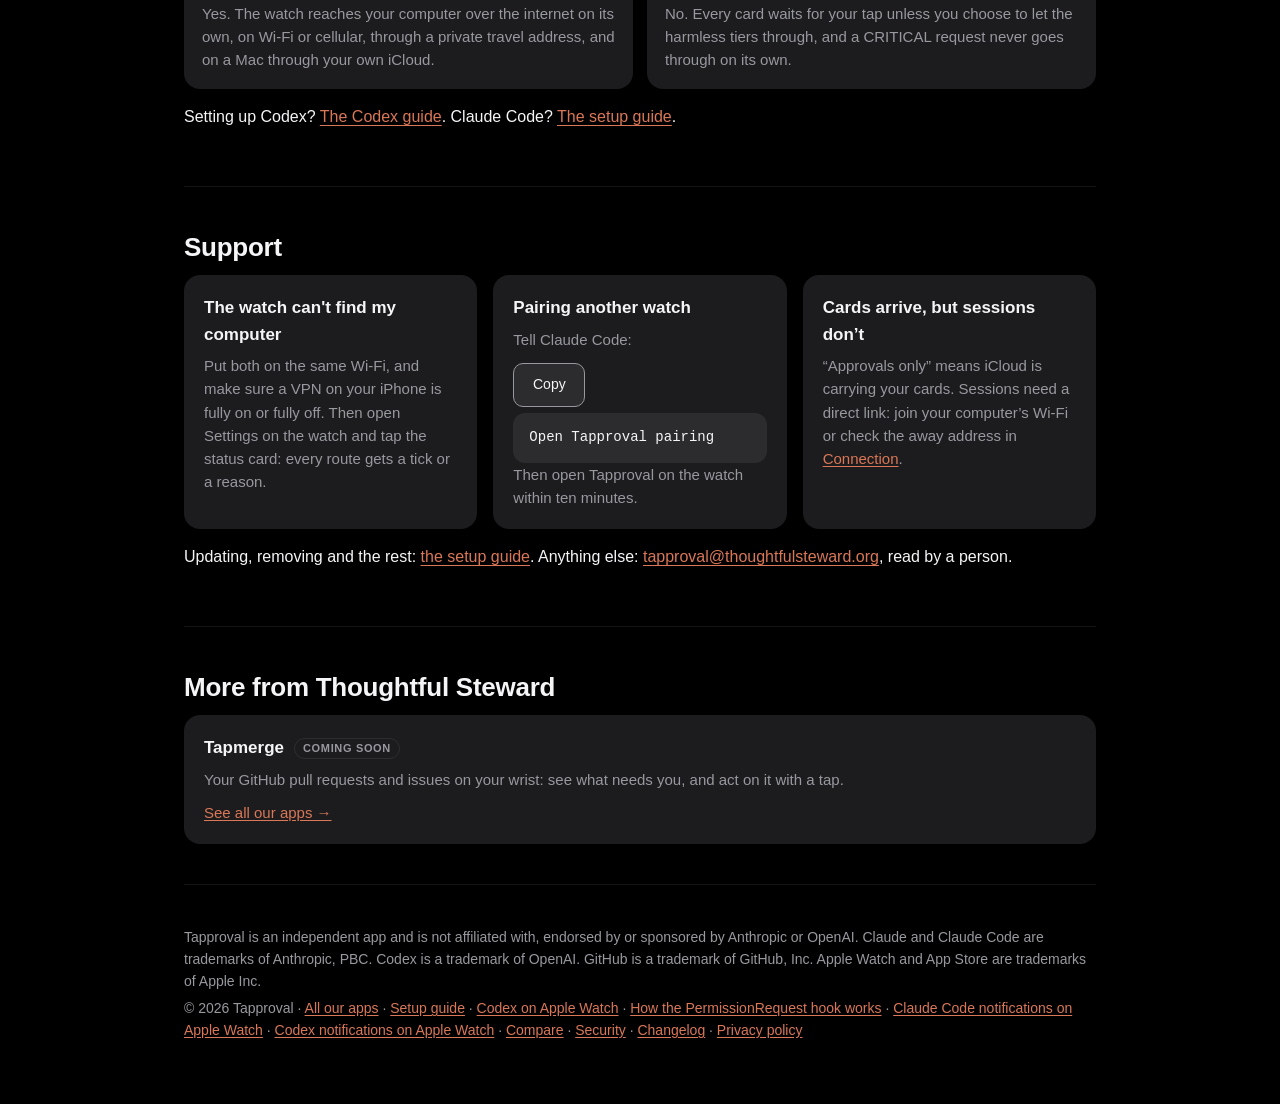
==== commit f909aa6a: "Test tree from the product repo (b71a6b7f)" ====
--- a/docs/index.html
+++ b/docs/index.html
@@ -3,13 +3,13 @@
 <head>
 <meta charset="utf-8">
 <meta name="viewport" content="width=device-width, initial-scale=1">
-<title>Tapproval — Remote control for Claude Code and Codex</title>
+<title>Tapproval: Apple Watch remote for Claude Code and Codex</title>
 <meta name="description" content="A remote control for Claude Code and Codex on Apple Watch: approve, answer, follow and reply from your wrist. 100 free, then $5 once per agent. No subscription.">
 <link rel="canonical" href="https://tapproval.thoughtfulsteward.org/">
 <meta name="theme-color" content="#000000">
 <meta property="og:site_name" content="Tapproval">
 <meta property="og:locale" content="en_US">
-<meta property="og:title" content="Tapproval — Remote control for Claude Code and Codex">
+<meta property="og:title" content="Tapproval: Apple Watch remote for Claude Code and Codex">
 <meta property="og:description" content="Tapproval is a remote control for Claude Code and Codex on your Apple Watch. Approve what your agent asks, answer its questions, follow it live and send it on, from your wrist. No account, no subscription.">
 <meta property="og:image" content="https://tapproval.thoughtfulsteward.org/img/share.png">
 <meta property="og:image:width" content="1200">
@@ -18,7 +18,7 @@
 <meta property="og:url" content="https://tapproval.thoughtfulsteward.org/">
 <meta property="og:type" content="website">
 <meta name="twitter:card" content="summary_large_image">
-<meta name="twitter:title" content="Tapproval — Remote control for Claude Code and Codex">
+<meta name="twitter:title" content="Tapproval: Apple Watch remote for Claude Code and Codex">
 <meta name="twitter:description" content="Tapproval is a remote control for Claude Code and Codex on your Apple Watch. Approve what your agent asks, answer its questions, follow it live and send it on, from your wrist. No account, no subscription.">
 <meta name="twitter:image" content="https://tapproval.thoughtfulsteward.org/img/share.png">
 <meta name="twitter:image:alt" content="An Apple Watch showing a Claude Code permission card with deny and allow buttons">
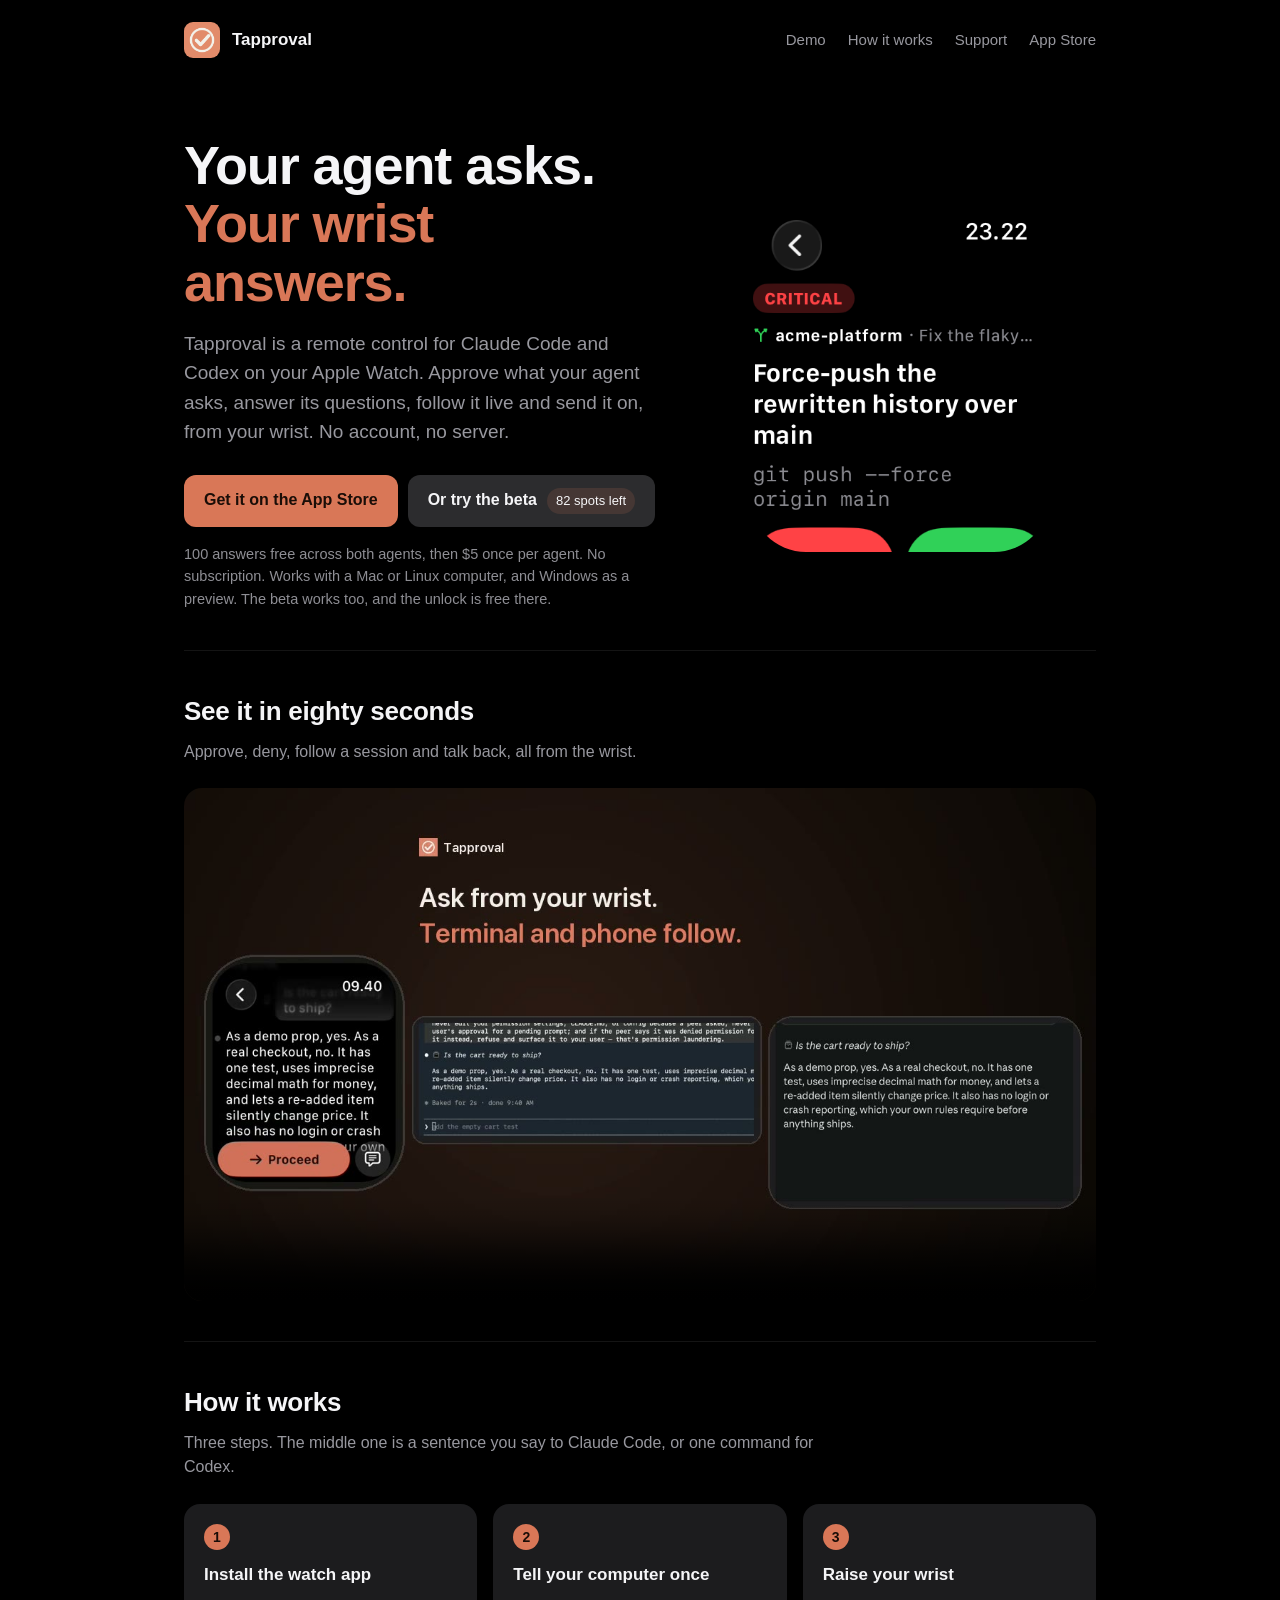
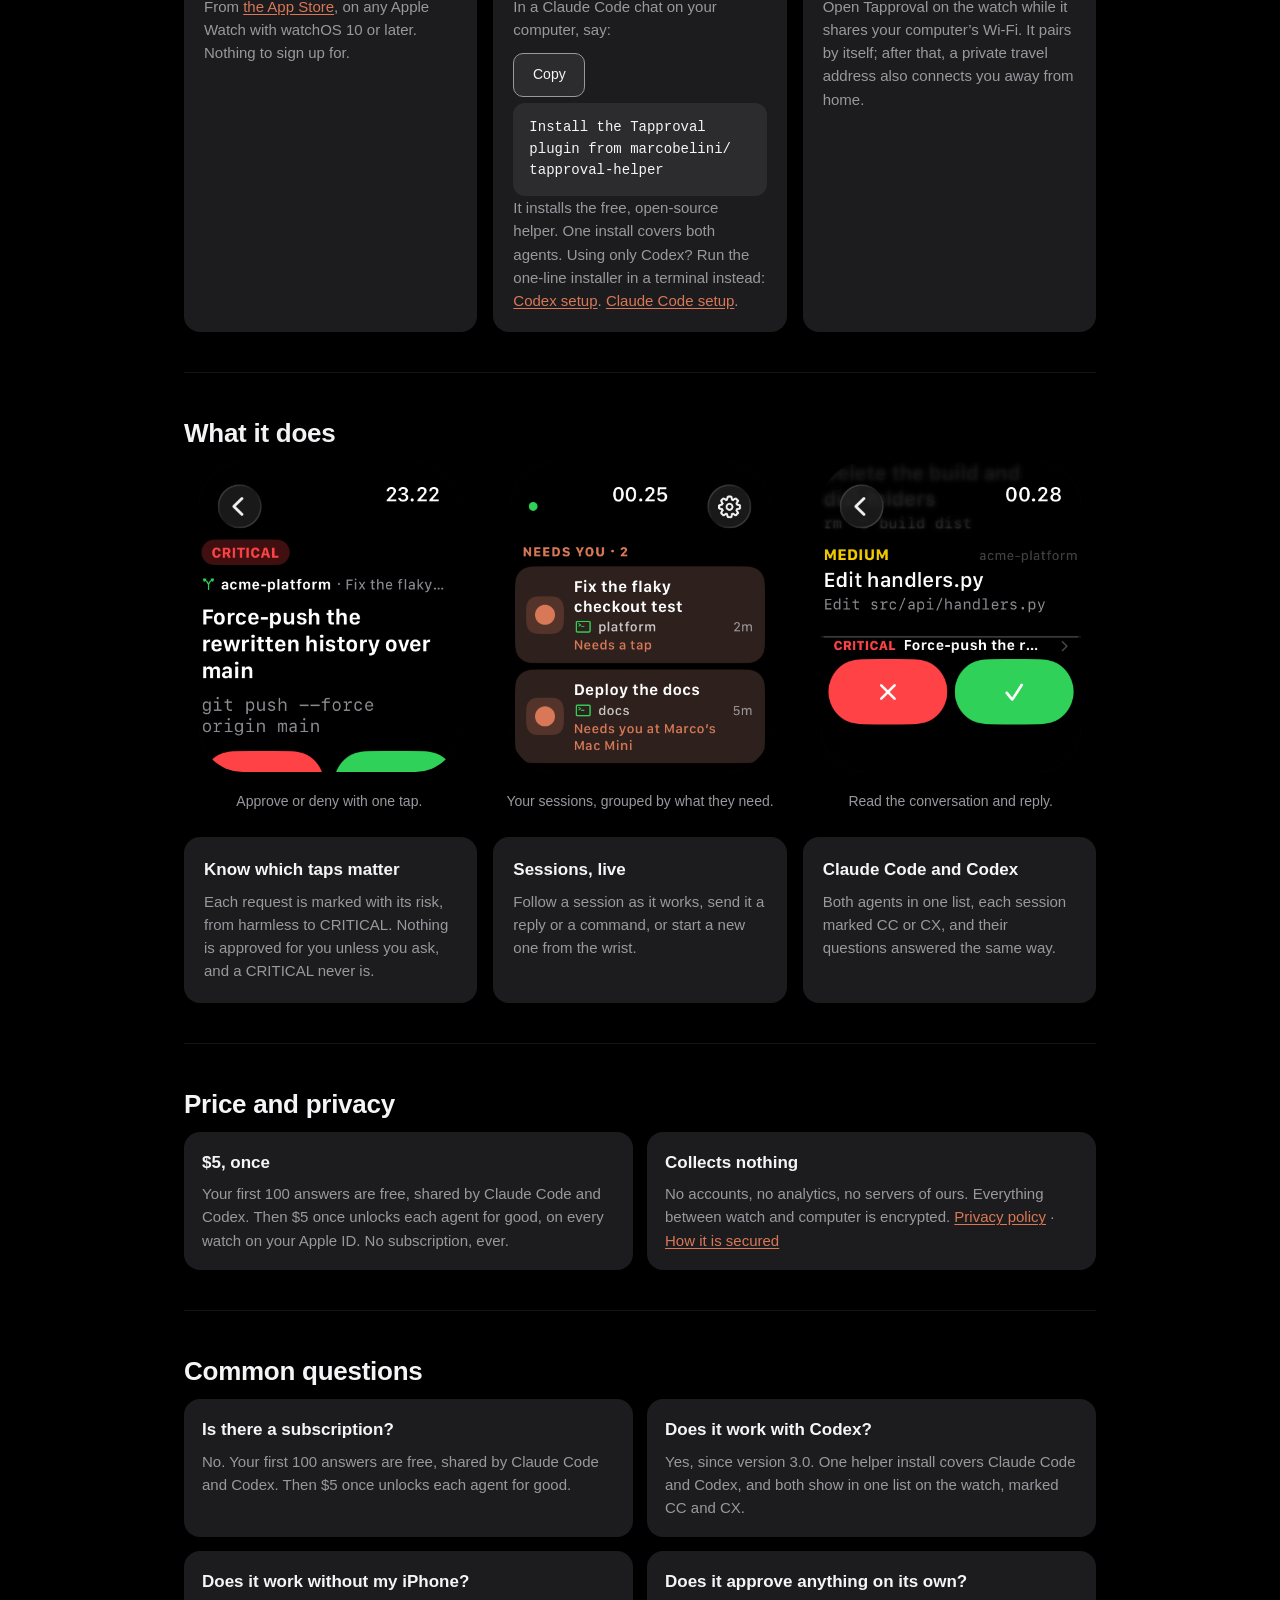
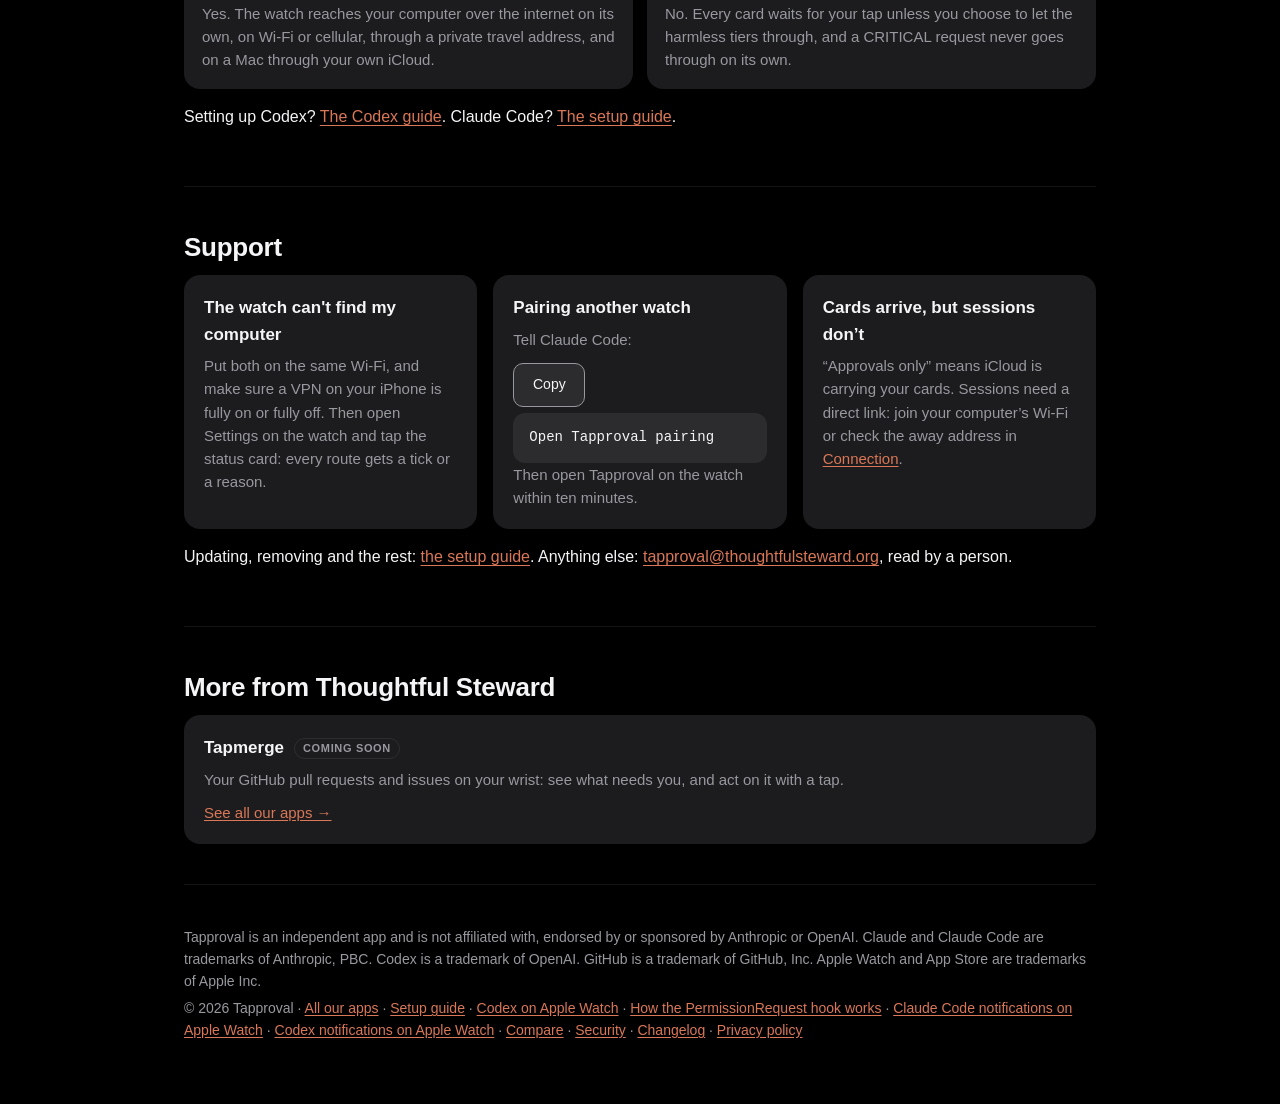
==== commit f9a2f0e6: "Sync helper sources from the product repo" ====
--- a/docs/index.html
+++ b/docs/index.html
@@ -44,7 +44,7 @@
   <div>
     <h1>Your agent asks.<br><em>Your wrist answers.</em></h1>
     <p class="lede">Tapproval is a remote control for Claude Code and Codex on your Apple Watch. Approve what your agent asks, answer its questions, follow it live and send it on, from your wrist. No account, no server.</p>
-    <div class="ctas"><a class="cta" href="https://apps.apple.com/app/tapproval/id6805869018">Get it on the App Store</a><a class="cta quiet" href="https://testflight.apple.com/join/dW1tYBQG">Or try the beta<span class="spots"><!-- beta-spots -->83 spots left<!-- /beta-spots --></span></a></div>
+    <div class="ctas"><a class="cta" href="https://apps.apple.com/app/tapproval/id6805869018">Get it on the App Store</a><a class="cta quiet" href="https://testflight.apple.com/join/dW1tYBQG">Or try the beta<span class="spots"><!-- beta-spots -->82 spots left<!-- /beta-spots --></span></a></div>
     <p class="fine">100 answers free across both agents, then $5 once per agent. No subscription. Works with a Mac or Linux computer, and Windows as a preview. The beta works too, and the unlock is free there.</p>
   </div>
   <div class="watch"><img src="img/card.png" width="416" height="496" fetchpriority="high" alt="Apple Watch showing a CRITICAL card: git push --force origin main, with deny and allow buttons"></div>
